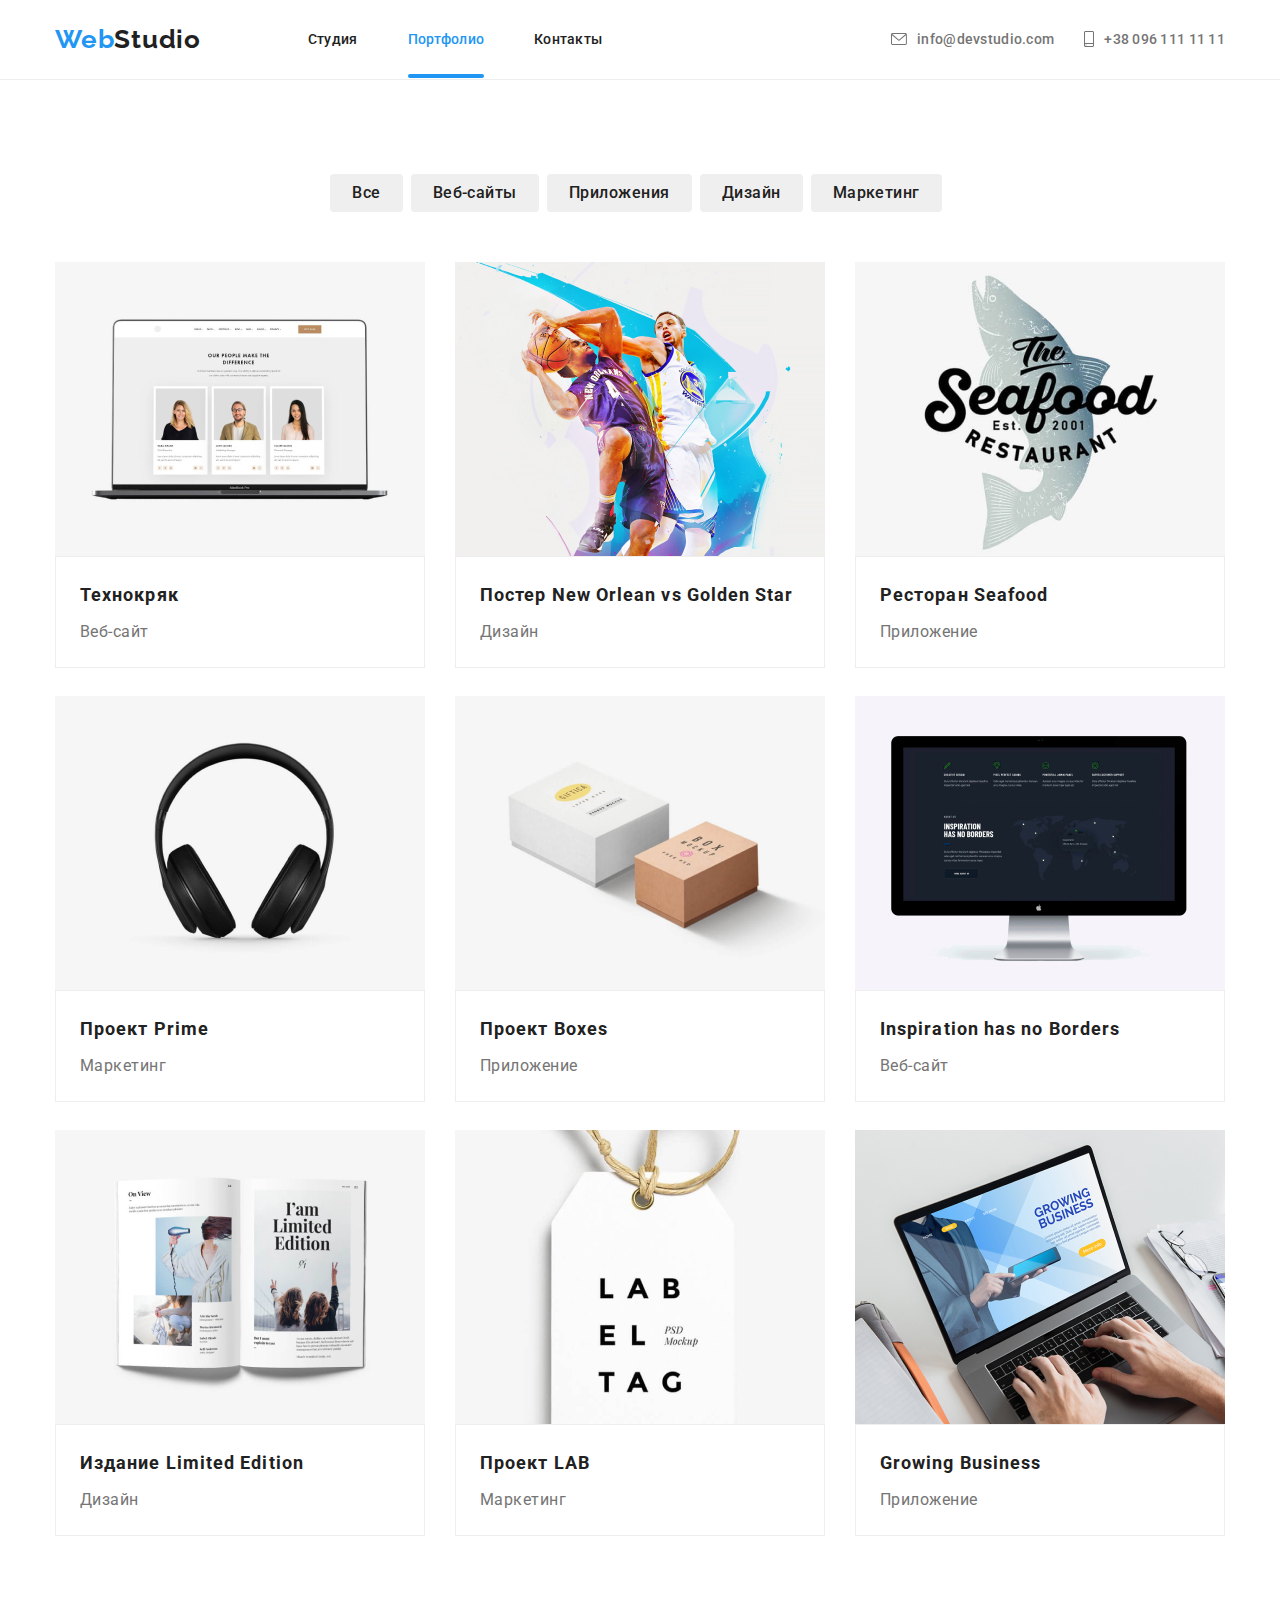
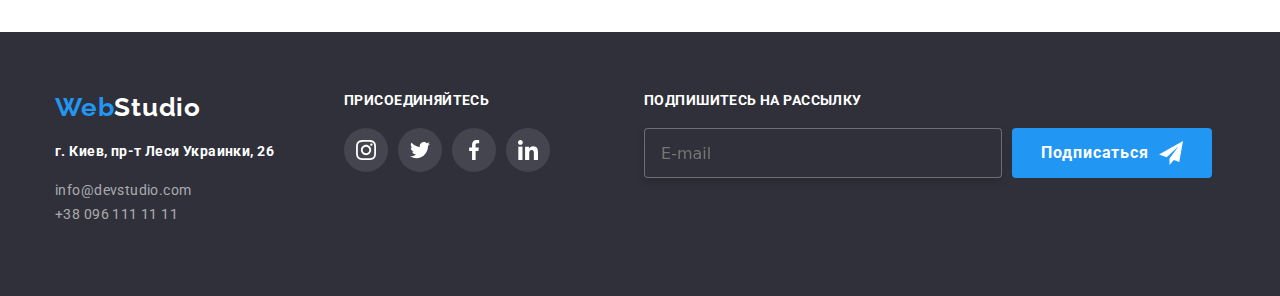
==== portfolio.html @ 5d8c7e6d "modal center" ====
<!DOCTYPE html>
<html lang="ru">
  <!--настройки-->
  <head>
    <meta charset="UTF-8" />
    <meta name="viewport" content="width=device-width, initial-scale=1.0" />
    <title>Портфолио</title>

    <link
    href="https://fonts.googleapis.com/css2?family=Raleway:wght@700&family=Roboto:wght@400;500;700;900&display=swap"
    rel="stylesheet"/>
    <link rel="stylesheet" href="./css/"/>
    <link rel="stylesheet" href="./сss/stule.css"/>
    <link rel="stylesheet" href="./сss/modern-normalize.css"/>
  </head>

  <body>
     <!---Шапка-->
     <header class="header">
      <div class="container">
        <nav class="navigation">
          <a class="logo link" href="index.html"> Web<span class="navigation-logo-color link">Studio</span></a>

          <ul class="navigation-list list">
            <li>
              <a class="navigation-list-link  " href="./index.html">Студия</a>
            </li>
            <li >
              <a class="navigation-list-link  current" href="./portfolio.html">Портфолио</a>
            </li>
            <li >
              <a class="navigation-list-link " href="">Контакты</a>
            </li>
          </ul>
          
         
          <ul class="communication">
            <li><a href="mailto:info@devstudio.com" class="main-mail">
                    <svg class="communication-icon" width="16px" height="12px">
                        <use xlink:href="./img/sprite.svg#icon-envelope">
                        </use>
                    </svg>info@devstudio.com</a>
            </li>
            <li><a href="tel:+380961111111" class="main-tel">
                    <svg class="communication-icon" width="10" height="16">
                        <use xlink:href="./img/sprite.svg#icon-Vector">
                        </use>
                    </svg>
                    +38 096 111 11 11
                </a></li>
        </ul>
      </nav>
      </div>
    </header>
     

    <!---Основная информация-->
    <main>
      <!--кнопки-->
      <section class="box">
        <div class="container">
        <div class="about-box">
          <ul class="about-box-list">
            <li class="about-box-list-item">
              <button class="box-modal-btn" type="button">Все</button>
            </li>
            <li class="about-box-list-item">
              <button class="box-modal-btn" type="button">Веб-сайты</button>
            </li>
            <li class="about-box-list-item">
              <button class="box-modal-btn" type="button">Приложения</button>
            </li>
            <li class="about-box-list-item">
              <button class="box-modal-btn" type="button">Дизайн</button>
            </li>
            <li class="about-box-list-item">
              <button class="box-modal-btn" type="button">Маркетинг</button>
            </li>
          </ul>
          </div>
        
       
      
<!--функции-->
        <div class="border-box">
          <ul class="border-social-links">

            <li class="border-links-item">
              <a href="" class="function-link">
                <div class="function">
              <img src="./img/portfolio/img8.jpg " alt="фото" width="370" height="294" />
              <div class="function-text">
                <p class="comentar">Технокряк это современная площадка распространения коронавируса. Компании используют эту платформу для цифрового шпионажа и атак на защищённые сервера конкурентов.</p>
              </div>
              
                </div>
                <div class="border">
                  <h3 class="border-title-hero">Технокряк</h3>
                  <p class="border-light">Веб-сайт</p>
                  </div>
              </a>
            </li>

            <li class="border-links-item list">
              <a href="" class="function-link">
                <div class="function">
              <img src="./img/portfolio/img9.jpg " alt="фото" width="370" height="294"/>
              <div class="function-text">
                <p class="comentar">Технокряк это современная площадка распространения коронавируса. Компании используют эту платформу для цифрового шпионажа и атак на защищённые сервера конкурентов.</p>
              </div>
                </div>

                <div class="border">
                  <h3 class="border-title-hero">
                    Постер New Orlean vs Golden Star
                  </h3>
                  <p class="border-light">Дизайн</p>
                </div>
          </a>
            </li>

            <li class="border-links-item">
              <a href="" class="function-link">
                <div class="function">
              <img src="./img/portfolio/img10.jpg " alt="фото" width="370" height="294" />
              <div class="function-text">
                <p class="comentar">Технокряк это современная площадка распространения коронавируса. Компании используют эту платформу для цифрового шпионажа и атак на защищённые сервера конкурентов.</p>
              </div>
            </div>
            <div class="border">
              <h3 class="border-title-hero">Ресторан Seafood</h3>
              <p class="border-light">Приложение</p>
              </div>
            </a>
            </li>

            <li class="border-links-item">
              <a href="" class="function-link">
                <div class="function">
              <img src="./img/portfolio/img11.jpg " alt="фото" width="370" height="294" />
              <div class="function-text">
                <p class="comentar">Технокряк это современная площадка распространения коронавируса. Компании используют эту платформу для цифрового шпионажа и атак на защищённые сервера конкурентов.</p>
              </div>
              
            </div>
            <div class="border">
              <h3 class="border-title-hero">Проект Prime</h3>
              <p class="border-light">Маркетинг</p>
              </div>
            </a>
            </li>

            <li class="border-links-item">
              <a href="" class="function-link">
                <div class="function">
              <img src="./img/portfolio/img12.jpg" alt="фото" width="370" height="294"/>
              <div class="function-text">
                <p class="comentar">Технокряк это современная площадка распространения коронавируса. Компании используют эту платформу для цифрового шпионажа и атак на защищённые сервера конкурентов.</p>
              </div>
              
               </div>
               <div class="border">
                <h3 class="border-title-hero">Проект Boxes</h3>
                <p class="border-light">Приложение</p>
                </div>
            </a>
            </li>

            <li class="border-links-item">
              <a href="" class="function-link">
                <div class="function">
              <img src="./img/portfolio/img13.jpg" alt="фото" width="370" height="294" />
              <div class="function-text">
                <p class="comentar">Технокряк это современная площадка распространения коронавируса. Компании используют эту платформу для цифрового шпионажа и атак на защищённые сервера конкурентов.</p>
              </div>
              
            </div>
            <div class="border">
              <h3 class="border-title-hero">Inspiration has no Borders</h3>
              <p class="border-light">Веб-сайт</p>
              </div>
            </a>
            </li>

            <li class="border-links-item">
              <a href="" class="function-link">
                <div class="function">
              <img src="./img/portfolio/img14.jpg" alt="фото" width="370" height="294" />
              <div class="function-text">
                <p class="comentar">Технокряк это современная площадка распространения коронавируса. Компании используют эту платформу для цифрового шпионажа и атак на защищённые сервера конкурентов.</p>
              </div>
              
            </div>
            <div class="border">
              <h3 class="border-title-hero">Издание Limited Edition</h3>
              <p class="border-light">Дизайн</p>
              </div>
            </a>
            </li>

            <li class="border-links-item">
              <a href="" class="function-link">
                <div class="function">
              <img src="./img/portfolio/img15.jpg " alt="фото" width="370" height="294"/>
              <div class="function-text">
                <p class="comentar">Технокряк это современная площадка распространения коронавируса. Компании используют эту платформу для цифрового шпионажа и атак на защищённые сервера конкурентов.</p>
              </div>
              
            </div>
            <div class="border">
              <h3 class="border-title-hero">Проект LAB</h3>
              <p class="border-light">Маркетинг</p>
              </div>
            </a>
            </li>

            <li class="border-links-item">
              <a href="" class="function-link">
                <div class="function">
              <img src="./img/portfolio/img16.jpg " alt="фото" width="370" height="294"/>
              <div class="function-text">
                <p class="comentar">Технокряк это современная площадка распространения коронавируса. Компании используют эту платформу для цифрового шпионажа и атак на защищённые сервера конкурентов.</p>
              </div>
              
            </div>
            <div class="border">
              <h3 class="border-title-hero">Growing Business</h3>
              <p class="border-light">Приложение</p>
              </div>
            </a>
            </li>

          </ul>
        </div>
      </div>
    </section>
    </main>
<!---подвал-->
 
<footer>
  <!---логотип-->
  <section class="footer"> 
    <div class="container">
      <div  class="flex">
      <div class="title-adress">
    <a class="logo link" href="index.html"> Web<span class="logo-color link">Studio</span></a>
 
  <!--адрес-->
 
    <address>
      <p class="adress">г. Киев, пр-т Леси Украинки, 26</p>
    <ul class="section-adress">
      <li>
        <a href="" class="section-adress link"> info@devstudio.com</a>
      </li>
      <li><a href="" class="section-adress link"> +38 096 111 11 11</a></li>
    </ul>
  </address>
</div>
  <div class="footer-social">
    <p>ПРИСОЕДИНЯЙТЕСЬ</p>
    <ul class="ssocial-masters">
      <li class="networks">
       <a href="" class="social-networks">
         <svg class="social-networks-svg-footer">
           <use href="./img/sprite.svg#icon-instagram"></use>
         </svg>
       </a>
      </li>

        <li class="networks">
         <a href="" class="social-networks">
           <svg class="social-networks-svg-footer">
             <use href="./img/sprite.svg#icon-twitter"></use>
           </svg>
         </a>
        </li>

        
          <li class="networks">
           <a href="" class="social-networks">
             <svg class="social-networks-svg-footer">
               <use href="./img/sprite.svg#icon-facebook"></use>
             </svg>
           </a>
          </li>

         
            <li class="networks">
             <a href="" class="social-networks">
               <svg class="social-networks-svg-footer">
                 <use href="./img/sprite.svg#icon-linkedin"></use>
               </svg>
             </a>
            </li>
    </ul>
  </div>

  <div class="subscription">
  <form class="subscription-form">
  <p>ПOДПИШИТЕСЬ НА РАССЫЛКУ</p>
  <label >
    <input class="subscription-email" type="email" placeholder="E-mail">
  </label>

  <button type="sumbit" class="subscription-button"> Подписаться
    <svg class="icon-subscription-button"  width="24" height="24">
      <use xlink:href="./img/sprite.svg#icon-icon-send "></use>
    </svg>
  </button>
  </form>
  </div>
   </div>

</div>
  </section>

</footer>
  </body>
</html>
---- сss/stule.css ----
* {
    margin: 0;
    padding: 0;
    }
/* header */

.header{
background-color:  #FFFFFF;

border-bottom: 1px solid #EEEEEE;
position: fixed;
width: 100%;
left: 0;
right: 0;
top: 0;
height: 80px;
display: flex;
align-items: center;
}

.container{
width: 1200px;
padding: 0 15px;
margin: 0 auto;
}

.navigation-logo-color {
color: #212121;
}
.navigation-list-link{
position: relative;
font-family: Roboto;
font-style: normal;
font-weight: 500;
font-size: 14px;
line-height: 1.142;
letter-spacing: 0.02em;
color: #212121;
transition: 0.3s;
padding: 31px 0;
}




/* Display flax */
.navigation{
display:flex;
justify-content: space-between;
align-items: center ;
padding-top: 24px;
padding-bottom: 25px; 
}

.navigation-list{
display: flex;
margin-right: 275px;   
}

.navigation-list li:nth-child(2){
margin-left: 50px;
margin-right: 50px;
padding: 0;
}



.navigation-list-link :hover,
.navigation-list-link :focus{
color: #2196F3;
}
.navigation-list-link:hover::after,
.navigation-list-link:focus::after{
color: #2196F3;
 
}
.navigation-list-link::after {
content: "";
position: absolute;
bottom: 0;
left: 0;
width: 100%;
height: 4px;
background-color: #2196F3;
transition: width, cubic-bezier(0.4, 0, 0.2, 1) 0.25s;
opacity: 0;
}

  .current::after {
    content: "";
    position: absolute;
    bottom: 0px;
    left: 0;
    width: 100%;
    height: 4px;
    opacity: 1;
    background-color: #2196F3;
    border-radius: 2px;}



.logo{
    font-family: Raleway;
    font-style: normal;
    font-weight: bold;
    font-size: 26px;
    line-height: 1.192;
    letter-spacing: 0.03em;
    color: #2196F3;
    margin-right: 93px;
    }

/* ховер тел почта иконки */
.communication{
display: flex;
align-items: center;
justify-content: space-between;
}
.main-mail, .main-tel {
text-decoration: none;
color: #757575;
transition: 0.3s;
font-family:  Roboto;
font-size: 14px;
line-height: 16px;
letter-spacing: 0.02em;
display: flex;
align-items: center;
font-weight: 500;
}
.communication .communication-icon{
margin-right: 10px;
fill: #757575;
transition: 0.3s;
}
.communication li:nth-child(2){
    padding-left: 30px;
}

ul.communication li:hover a {
    color:#2196F3;
}
ul.communication li:hover a .communication-icon {
    fill: #2196F3;
}


ul.communication li a:focus  {
    color:#2196F3;
}
ul.communication li a:focus  .communication-icon {
    fill: #2196F3;
}

/* основная часть главная */
/* <!---Основная информация-->
<!---кнопкая--> */

.container-about{
width: 1200px;
height: 600px;
padding: 0 15px;
margin: 0 auto;
}
.main{
    margin-top: 80px;
    display: block;
}
.about {
    margin-top: 80px;
    height: 600px;
    background-image: linear-gradient( rgba(47, 48, 58, 0.4), rgba(47, 48, 58, 0.4)), url(../img/mein/fon.jpg);
}

.about-title{
font-family: Roboto;
font-style: normal;
font-weight: 900;
font-size: 44px;
line-height: 1.363;
letter-spacing: 0.06em;
text-transform: uppercase;
color: #FFFFFF;
padding-top: 200px;
text-align: center;
padding-bottom: 30px;
}
.modal-btn{
font-family: Roboto;
font-style: normal;
font-weight: bold;
font-size: 16px;
line-height: 30px; 
display: flex;
align-items: center;
text-align: center;
letter-spacing: 0.06em;
color: #FFFFFF;
background-color:  #2196F3;
box-shadow: 0px 4px 4px rgba(0, 0, 0, 0.15);
border-radius: 4px;
margin: 0 auto;
padding: 10px 32px;
margin-bottom: 200px;
border:none;
}

/* <!---функции--> */
.about-function{
background-color: #FFFFFF;
padding-top: 94px;
}
.about-list{
display: flex;
/* flex-wrap: wrap; */
margin-left: -30px;
margin-top: -30px; 
}
.about-list-item{
justify-content:space-between;
flex-basis: calc(100% / 4 -30px);
margin-left: 30px;
margin-top: 30px;
}

.icon {
width: 270px;
height: 120px;
background: #F5F4FA;
margin-bottom: 30px;
display: flex;
justify-content: center;
align-items: center;
border-radius: 4px;
text-align: center;
padding: 25px 100px;
}

.title{
font-family: Roboto;
font-style: normal;
font-weight: bold;
font-size: 14px;
line-height: 1.142;
letter-spacing: 0.03em;
text-transform: uppercase;
color: #212121;
padding-bottom: 10px;
}

 .subtitle-light-theme{
font-family: Roboto;
font-style: normal;
font-weight: normal;
font-size: 14px;
line-height: 24px;
letter-spacing: 0.03em;
color: #757575;
}


/* <!---чем ми занимаемся--> */

.about-hero{
background-color: #FFFFFF;
padding: 94px 0px 94px;
}

.title-hero{
font-family: Roboto;
font-style: normal;
font-weight: bold;
font-size: 36px;
line-height: 1.666;
text-align: center;
letter-spacing: 0.03em;
color: #212121;
padding-bottom: 50px;
}

.social-links{
display: flex;
flex-wrap: wrap;
 margin-left: -30px;  
 }
    .social-links-item{
 justify-content:space-between;
 flex-basis: calc(100% / 4 -30px);
 margin-left: 30px;
    }

    /* <!---наша команда--> */

    .comand{
        background-color: #F5F4FA;
        padding: 94px 0px 94px;
        }
        .comand-social-links{
            display: flex;
            flex-wrap: wrap;
            margin-left: -30px;
        }
        .comand-title-hero{
        font-family: Roboto;
        font-style: normal;
        font-weight: 500;
        font-size: 16px;
        line-height: 1.187;
        /* text-align: center; */
        letter-spacing: 0.03em;
        color: #212121;
        text-align:center;
        padding-bottom: 10px;
        padding-top: 30px;
        }
        .comand-light{
        font-family: Roboto;
        font-style: normal;
        font-weight: normal;
        font-size: 16px;
        line-height: 1.187;
        letter-spacing: 0.03em;
        color: #757575;
        text-align: center;
        padding-bottom: 16px;
        }
        .comand-links-item{
            background: #FFFFFF;
            justify-content:space-between;
            flex-basis: calc(100% / 4 -30px);
            margin-left: 30px;
        /* material shadow v1 */
        box-shadow: 0px 1px 3px rgba(0, 0, 0, 0.12), 0px 1px 1px rgba(0, 0, 0, 0.14), 0px 2px 1px rgba(0, 0, 0, 0.2);
        border-radius: 4px;
        }

        .social-networks-svg{
            height: 20px;
            width: 20px;
            fill: #AFB1B8;
        }
       
        
        .ssocial-masters{
            display: flex;
            justify-content: center;
            padding-bottom: 30px; 
        }
        .social-networks{
width: 44px;
height: 44px;
background-color: rgba(255, 255, 255, 0.1);
border-radius: 50%;
display: flex;
justify-content: center;
align-items: center;
 }
.social-networks:hover,
.social-networks:focus{
background-color: #2196F3;
}
    
.social-networks:hover .social-networks-svg{
    fill: #FFFFFF;
}
.social-networks:focus .social-networks-svg{
    fill: #FFFFFF;
}
.networks:not(:first-child){
 margin-left: 10px;
}

        /* Постоянные клиенты */
.clients{
 background-color: #ffffff;
 padding: 94px 0px 94px;
 }
.clients-title{
font-family: Roboto;
font-style: normal;
font-weight: bold;
font-size: 36px;
text-align: center;
letter-spacing: 0.03em;
color:#212121;
padding-bottom: 50px;
}       
.clients-icon{
display: flex;
flex-wrap: wrap;
margin-left: -30px;
margin-top: -30px; 
justify-content: center;
}
.clients-icon-logo{
display: flex;
justify-content:space-between;
flex-basis: calc (100% / 6-30px);
margin-left: 30px;
margin-top: 30px;
width: 170px;
}
.clients-icon-logo a {
    width: 100%;
    height: 100%;
    display: flex;
    align-items: center;
    justify-content: center;
    border: 1px solid #AFB1B8;
    border-radius: 4px;
    box-sizing: border-box;
    outline: none;
}

.clients-icon li{
width: 170px;
height: 90px;
background: #FFFFFF;
margin-bottom: 30px;
display: flex;
justify-content: center;
align-items: center;      
/* border: 1px solid #AFB1B8; */
/* box-sizing: border-box; */
/* border-radius: 4px; */
margin: 30px 15px 0px;
}


.icon-svg:hover .logo-svg
{
fill:  #2196F3;
}

/* ХОВЕР ПОСТОЯННЫЕ КЛИЕНТЫ */
.clients-icon-logo a:hover  {
   border-color: #2196F3;
}
ul.clients-icon li:hover a .logo-svg{
    fill: #2196F3;
}

/* фокус ПОСТОЯННЫЕ КЛИЕНТЫ */
/* .clients-icon-logo :focus a {
    border-color: #2196F3;
 } */
 ul.clients-icon li a:focus  .logo-svg{
     fill: #2196F3;
 }
 .clients-icon-logo a:focus  {
    border-color: #2196F3;
 }




.logo-svg{
fill: #AFB1B8;
justify-content: center;
}





.about-box-list-item{
    margin-right: 8px;
}

.box-modal-btn:hover,
.box-modal-btn:focus{
color: #ffffff;
background-color: #2196F3;
}














.title{
justify-content: space-evenly;
}

/* основная часть портфолио */
.box{
    padding-top: 80px;
}
.about-box{
background-attachment: #E5E5E5;
}
.about-box-list  {
    display: flex;
    justify-self: center;
    justify-content: center;   
    margin-bottom: 50px; 
    padding-top: 94px;
}
.justify-content{
    padding-left: 8px;
}
.box-modal-btn{
font-family: Roboto;
font-style: normal;
font-weight: 500;
font-size: 16px;
line-height: 1.625;
text-align: center;
letter-spacing: 0.03em;
color: #212121;
border-radius: 4px;
padding: 6px 22px;
border:none;
}

.border-title-hero{
font-family: Roboto;
font-style: normal;
font-weight: bold;
font-size: 18px;
line-height: 36px;
letter-spacing: 0.06em;
color: #212121;
margin-bottom: 4px;
}
.border-light{
font-family: Roboto;
font-style: normal;
font-weight: normal;
font-size: 16px;
line-height: 30px;
letter-spacing: 0.03em;
color: #757575;
}

.border{
    padding: 20px 24px;
    border: 1px solid #EEEEEE;
}

/* Ul */
.border-social-links{
    margin: 0;
    padding: 0;
    display: flex;
    flex-wrap: wrap;
    list-style: none;
    margin-left: -30px;
    margin-top: -30px;
}

.border-links-item{
    flex-basis: calc(100% / 3 - 30px);
    margin-left: 30px;
    margin-top: 30px;
    
}

.border-links-item:hover,
.border-links-item:focus{
    box-shadow: 0px 1px 1px rgba(0, 0, 0, 0.12), 0px 4px 4px rgba(0, 0, 0, 0.06), 1px 4px 6px rgba(0, 0, 0, 0.16);
}
.border-box{
    padding-bottom: 98px;
}
.current {
    color: #2196F3;
  }
.function-link{
width: 370px;
height: 404px;
left: 215px;
top: 262px;
text-decoration: none;
pointer-events: none;
display: block;
}

.function{
    overflow: hidden;
    /* max-height: 294px; */
    position: relative;
}
.function-text{
    position: absolute;
    top: 0;
    bottom: 0;
    padding: 63px 24px;
    color: #fff;
    background-color: rgba(33, 150, 243, 0.9);
    transform: translateY(100%);
    transition: 0.3s;
}
.border-links-item:hover .function-text {
 transform: translateY(0%);   
}
.comentar{
    font-family: Roboto;
font-style: normal;
font-weight: normal;
font-size: 18px;
line-height: 1.555;
letter-spacing: 0.03em;
color: #FFFFFF;
}

.comentar:hover {
line-height: calc(28 / 18);
}




  




.section-adress:hover,
.section-adress:focus{
color: #2196F3;
}





/* <!---подвал-->
    <footer> */
.footer{
background-color:  #2F303A;
padding-top: 60px;
padding-bottom: 60px;
}
.logo-color{
color:  #FFFFFF;
}
.adress{
font-family: Roboto;
font-style: normal;
font-weight: normal;
font-size: 14px;
line-height: 1,714;
letter-spacing: 0.03em;
color: #FFFFFF;
padding-top: 20px;
padding-bottom: 9px;
}

.section-adress {
font-family: Roboto;
font-style: normal;
font-weight: normal;
font-size: 14px;
line-height: 1.714;
letter-spacing: 0.03em;
color: rgba(255, 255, 255, 0.6);
padding-bottom: 9px;
}

.footer p{
    font-family: Roboto;
    font-style: normal;
    font-weight: bold;
    font-size: 14px;
    line-height: 16px;
    letter-spacing: 0.03em;
    color: #FFFFFF;
    padding-bottom: 20px;
    }
    .footer-social{
        margin-bottom: 20px;
        width: 206px;
        margin-right: 94px;
    }
    .title-adress{
        margin-right: 50px;
        display: inline-block;
    }
    .flex{
        display: flex;
    }
    .social-networks-svg-footer{
        fill: #ffffff;
        height: 20px;
        width: 20px;
    }
    
    .social-networks:hover
    .social-networks-svg-footer{
    fill: #FFFFFF;
    }

.backdrop{
position: fixed;
display: flex;
justify-content: center;
align-items: center;
width: 100%;
height: 100%;
left: 0px;
top: 0px;
background-color: rgba(0, 0, 0, 0.2);

}

.backdrop.is-hidden{
visibility: hidden;
appearance: none;
}
.modal{
position: fixed;
margin: 0 auto;
width: 528px;
height: 581px;

background: #FFFFFF;
box-shadow: 0px 1px 3px rgba(0, 0, 0, 0.12), 0px 1px 1px rgba(0, 0, 0, 0.14), 0px 2px 1px rgba(0, 0, 0, 0.2);
border-radius: 4px;
padding: 40px;
}
.modal.is-hidden{
        display: 0;
    pointer-events: none;
}
 

/* Подпишитесь на рассылку */
.subscription-form{
    width: 670px;
}
.subscription-email{ 
width: 358px;
height: 50px;
left: 815px;
top: 2785px;
border: 1px solid rgba(255, 255, 255, 0.3);
box-sizing: border-box;
filter: drop-shadow(0px 4px 4px rgba(0, 0, 0, 0.15));
border-radius: 4px;
background: #2F303A;
}
.icon-subscription-button{
   margin-left: 10px;
}

.subscription-form input {
   width: 358px;
   height: 50px;
   box-sizing: border-box;
   padding-left: 16px;
   font-size: 16px;
   border-radius: 4px;
   margin-right: 12px;
}
.subscription-button{
font-family: Roboto;
font-style: normal;
font-weight: bold;
font-size: 16px;
background-color: #2196F3;
color: #FFFFFF;
letter-spacing: 0.06em;
border: none;
border-radius: 4px;
width: 200px;
height: 50px;
display: flex;
align-items: center;
justify-content: center;
box-sizing: border-box;
margin-top: -50px;
margin-right: 0;
margin-bottom: 0px;
margin-left: 368px;
}
.social-networks:hover
.social-networks-svg-footer{
fill: #FFFFFF;
}


/* Модалка */
.button-modal{
width: 30px;
height: 30px;
background: #FFFFFF;
border: 1px solid rgba(0, 0, 0, 0.1);
box-sizing: border-box;
position: absolute;
right: 8px;
top: 8px;
border-radius: 100%;
 
}

.button-modal-svg{
    height: 11px;
    width: 11px;
    fill: #AFB1B8;
 }
 .button-modal-svg:hover{
     fill: #2196F3;
 }
 .button-modal-svg:focus{
    fill: #2196F3;
}
 .modal-text{
    font-family: Roboto;
    font-style: normal;
    font-weight: bold;
    font-size: 20px;
    line-height: 23px;
    text-align: center;
    letter-spacing: 0.03em;
    color: #212121;
    margin: 2px;
    
 }
.form-information
{
   

}
.contact-form-input{
    display: block;
     width: 448px;
    height: 40px;
    background: #FFFFFF;
    border-radius: 4px;
        box-sizing: border-box;
        margin-bottom: 10px;
        margin-top: 4px;
        padding: 0 32px;
        border: 1px solid rgba(33, 33, 33, 0.2);
        outline: none;
        
font-family: Roboto;
font-style: normal;
font-weight: normal;
font-size: 12px;
line-height:1.666px;
letter-spacing: 0.01em;
}
.contact-form-input:hover,
.contact-form-input:focus{
    border-color:#188CE8; 
}

.form__name{
    font-family: Roboto;
font-style: normal;
font-weight: normal;
font-size: 12px;
line-height: 1.666;
letter-spacing: 0.01em;
color: #757575;
 
}
.contact-form-btn{
background: #188CE8;
box-shadow: 0px 4px 4px rgba(0, 0, 0, 0.15);
border-radius: 4px;
font-family: Roboto;
font-style: normal;
font-weight: bold;
font-size: 16px;
line-height: 1.875;
/* identical to box height, or 187% */
display: flex;
align-items: center;
text-align: center;
letter-spacing: 0.06em;
color: #FFFFFF;
padding: 10px 55px;
margin: 0 auto;
margin-top: 30px;
}
.contact-form-btn:hover,
.contact-form-btn:focus{
    background: #188CE8;
    border-color: rgba(0, 0, 0, 0.12);
}

.contact-form-masseger{
    width: 448px;
height: 120px;
left: 576px;
top: 518px;

border: 1px solid rgba(33, 33, 33, 0.2);
box-sizing: border-box;
border-radius: 4px;
padding: 12px 16px;
resize: none;
margin: 4px 0px 20px;
outline: none;
}

.contact-form-masseger:hover,
.contact-form-masseger:focus{
    border-color:#188CE8; ;
}
.modal-form-conditions{
    color: #2196F3;
    text-decoration: underline;
     }

.modal-form-policy{
    background: #212121;
     border-radius: 4px;
    }

     .contact-form-svg{
position: absolute;
fill: #212121;
width: 12px;
height: 12px;
left: 12px;
top: 50%;
transform: translateY(-50%);
}
.modal-form-wraper{ 
display: block;
position: relative;
}
.contact-form-svg:hover,
.contact-form-svg:focus
 {
    fill: #2196F3;
}
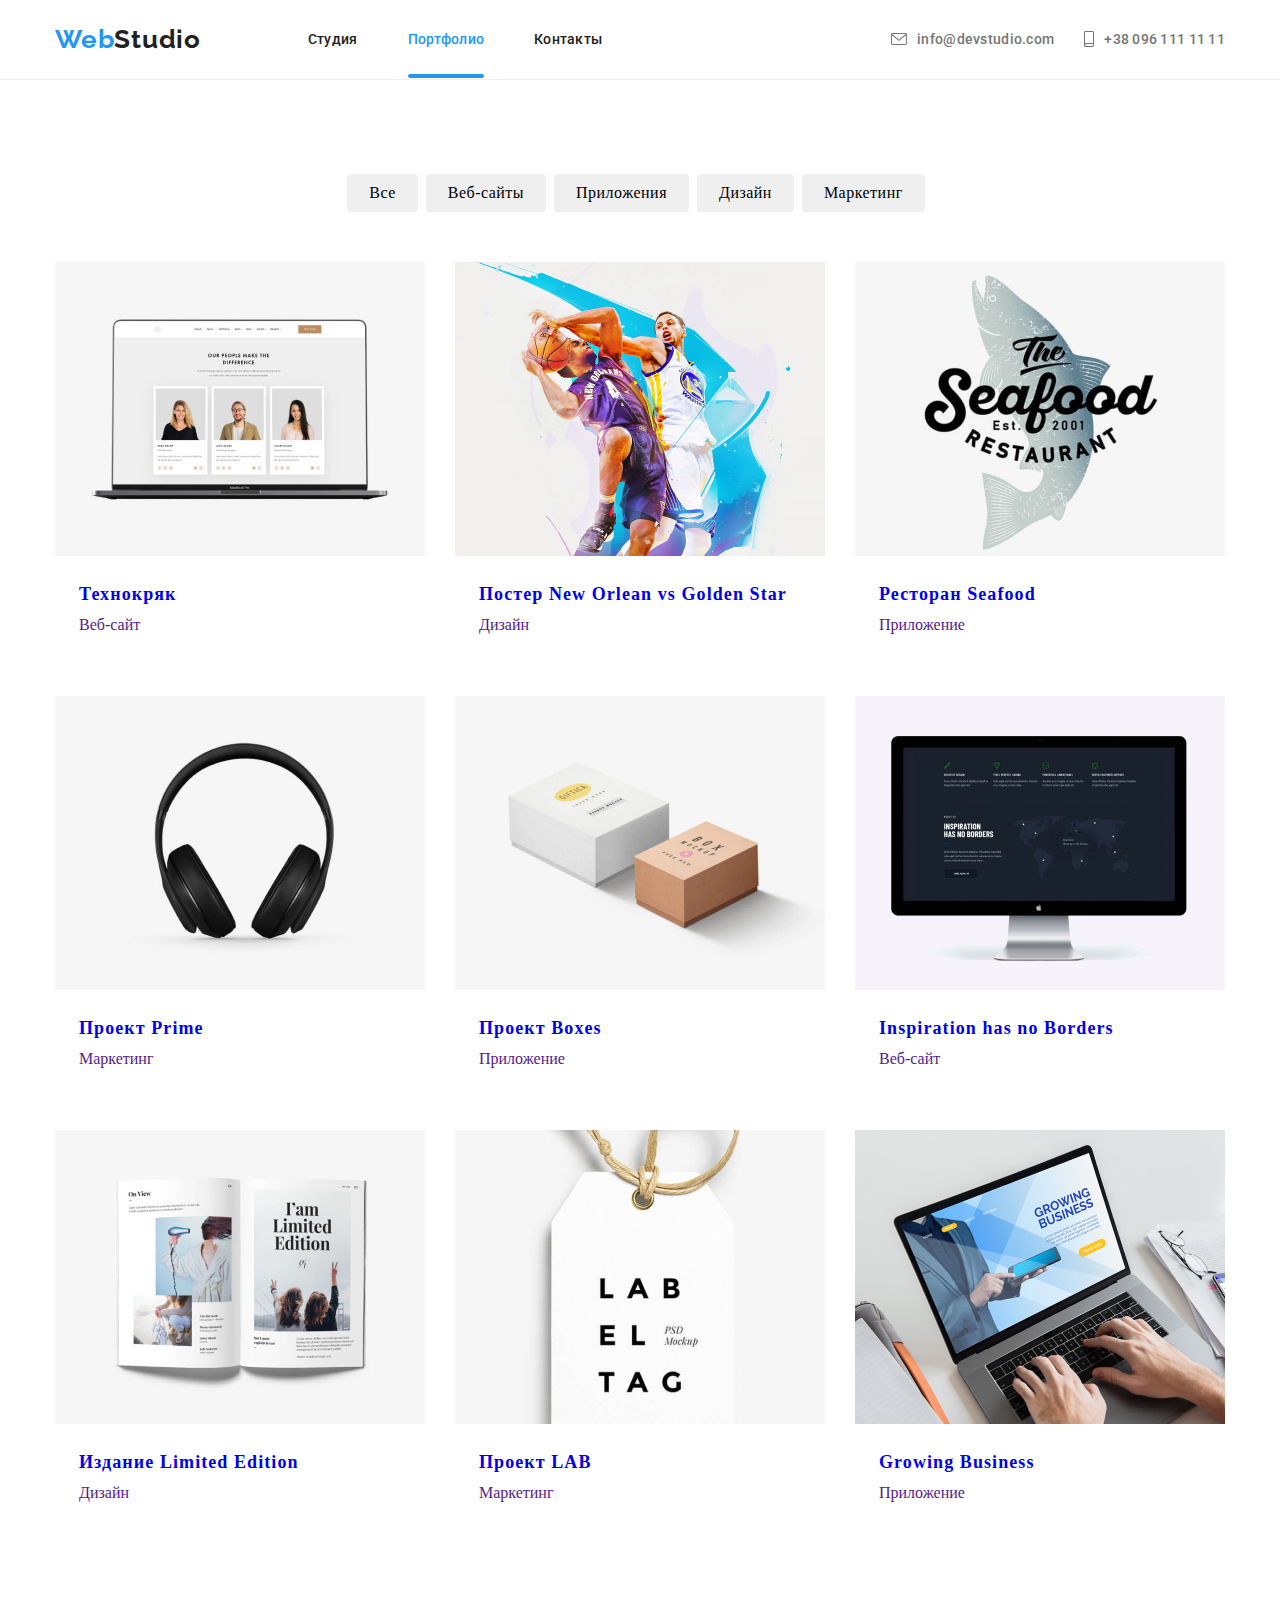
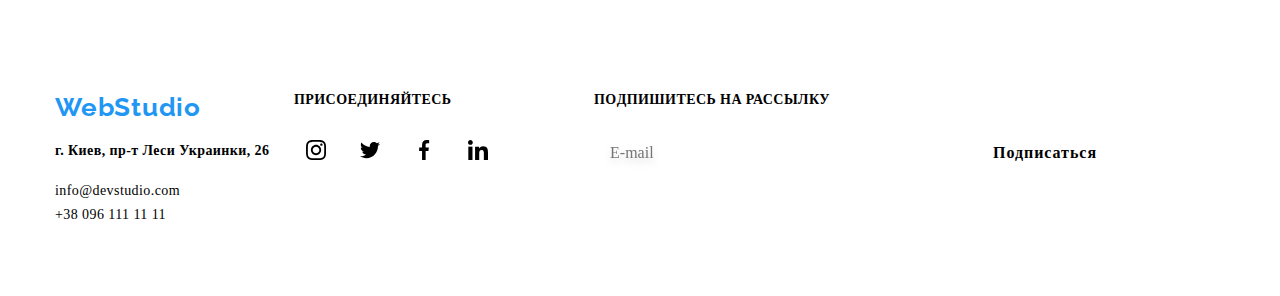
==== commit 4e7dd0de: "variables added" ====
--- a/portfolio.html
+++ b/portfolio.html
@@ -4,16 +4,13 @@
   <head>
     <meta charset="UTF-8" />
     <meta name="viewport" content="width=device-width, initial-scale=1.0" />
-    <title>Портфолио</title>
+    <title>главная</title>
 
     <link
     href="https://fonts.googleapis.com/css2?family=Raleway:wght@700&family=Roboto:wght@400;500;700;900&display=swap"
     rel="stylesheet"/>
-    <link rel="stylesheet" href="./css/"/>
-    <link rel="stylesheet" href="./сss/stule.css"/>
-    <link rel="stylesheet" href="./сss/modern-normalize.css"/>
+    <link rel="stylesheet" href="./css/main.min.css"/>
   </head>
-
   <body>
      <!---Шапка-->
      <header class="header">
--- a/css/main.min.css
+++ b/css/main.min.css
@@ -0,0 +1,3 @@
+/*! modern-normalize v1.0.0 | MIT License | https://github.com/sindresorhus/modern-normalize */ul{list-style:none;margin:0;padding:0}a{text-decoration:none}*{margin:0;padding:0}code,kbd,samp,pre{font-family:'Open Sans', sans-serif;font-size:1em}*,*::before,*::after{-webkit-box-sizing:border-box;box-sizing:border-box}:root{-moz-tab-size:4;-o-tab-size:4;tab-size:4}html{line-height:1.15;-webkit-text-size-adjust:100%}body{margin:0;padding:0}body{font-family:system-ui,-apple-system,"Segoe UI",Roboto,Helvetica,Arial,sans-serif,"Apple Color Emoji","Segoe UI Emoji"}hr{height:0;color:inherit}abbr[title]{-webkit-text-decoration:underline dotted;text-decoration:underline dotted}b,strong{font-weight:bolder}small{font-size:80%}sub,sup{font-size:75%;line-height:0;position:relative;vertical-align:baseline}sub{bottom:-0.25em}sup{top:-0.5em}table{text-indent:0;border-color:inherit}button,input,optgroup,select,textarea{font-family:inherit;font-size:100%;line-height:1.15;margin:0}address{font-style:normal}button,select{text-transform:none}button,[type='button'],[type='reset'],[type='submit']{-webkit-appearance:button}::-moz-focus-inner{border-style:none;padding:0}:-moz-focusring{outline:1px dotted ButtonText}:-moz-ui-invalid{box-shadow:none}legend{padding:0}progress{vertical-align:baseline}::-webkit-inner-spin-button,::-webkit-outer-spin-button{height:auto}[type='search']{-webkit-appearance:textfield;outline-offset:-2px}::-webkit-search-decoration{-webkit-appearance:none}::-webkit-file-upload-button{-webkit-appearance:button;font:inherit}summary{display:list-item}:root{--page-bg-color: #f9f9fd;--primary-text-color: #212121;--card-set-gap: 15px;--card-shadow: 0px 2px 1px -1px rgba(0, 0, 0, 0.2),
+      0px 1px 1px 0px rgba(0, 0, 0, 0.14), 0px 1px 3px 0px rgba(0, 0, 0, 0.12)}img{display:block;max-width:100%;height:auto}*{margin:0;padding:0;-webkit-box-sizing:border-box;box-sizing:border-box}body{font-family:var(--main-font);font-style:normal;font-weight:400}.container{width:1200px;padding:0 15px;margin:0 auto}.header{background-color:#FFFFFF;border-bottom:1px solid #EEEEEE;position:fixed;width:100%;left:0;right:0;top:0;height:80px;display:-webkit-box;display:-ms-flexbox;display:flex;-webkit-box-align:center;-ms-flex-align:center;align-items:center}.navigation-list-link{position:relative;font-family:Roboto;font-style:normal;font-weight:500;font-size:14px;line-height:1.142;letter-spacing:0.02em;color:#212121;-webkit-transition:0.3s;transition:0.3s;padding:31px 0}.navigation{display:-webkit-box;display:-ms-flexbox;display:flex;-webkit-box-pack:justify;-ms-flex-pack:justify;justify-content:space-between;-webkit-box-align:center;-ms-flex-align:center;align-items:center;padding-top:24px;padding-bottom:25px}.navigation-list{display:-webkit-box;display:-ms-flexbox;display:flex;margin-right:275px}.navigation-list li:nth-child(2){margin-left:50px;margin-right:50px;padding:0}.navigation-list-link :hover,.navigation-list-link :focus{color:#2196F3}.navigation-list-link:hover::after,.navigation-list-link:focus::after{color:#2196F3}.navigation-list-link::after{content:"";position:absolute;bottom:0;left:0;width:100%;height:4px;background-color:#2196F3;-webkit-transition:width,cubic-bezier(0.4, 0, 0.2, 1) 0.25s;transition:width,cubic-bezier(0.4, 0, 0.2, 1) 0.25s;opacity:0}.navigation-logo-color{color:#212121}.current::after{content:"";position:absolute;bottom:0px;left:0;width:100%;height:4px;opacity:1;background-color:#2196F3;border-radius:2px}.current{color:#2196F3}.logo{font-family:Raleway;font-style:normal;font-weight:bold;font-size:26px;line-height:1.192;letter-spacing:0.03em;color:#2196F3;margin-right:93px}.communication{display:-webkit-box;display:-ms-flexbox;display:flex;-webkit-box-align:center;-ms-flex-align:center;align-items:center;-webkit-box-pack:justify;-ms-flex-pack:justify;justify-content:space-between}.main-mail,.main-tel{text-decoration:none;color:#757575;-webkit-transition:0.3s;transition:0.3s;font-family:Roboto;font-size:14px;line-height:16px;letter-spacing:0.02em;display:-webkit-box;display:-ms-flexbox;display:flex;-webkit-box-align:center;-ms-flex-align:center;align-items:center;font-weight:500}.communication .communication-icon{margin-right:10px;fill:#757575;-webkit-transition:0.3s;transition:0.3s}.communication li:nth-child(2){padding-left:30px}ul.communication li:hover a{color:#2196F3}ul.communication li:hover a .communication-icon{fill:#2196F3}ul.communication li a:focus{color:#2196F3}ul.communication li a:focus .communication-icon{fill:#2196F3}.about{margin-top:80px;height:600px;background-image:-webkit-gradient(linear, left top, left bottom, from(rgba(47,48,58,0.4)), to(rgba(47,48,58,0.4))),url(../img/mein/fon.jpg);background-image:linear-gradient(rgba(47,48,58,0.4), rgba(47,48,58,0.4)),url(../img/mein/fon.jpg)}.container-about{width:1200px;height:600px;padding:0 15px;margin:0 auto}.about-title{font-family:Roboto;font-style:normal;font-weight:900;font-size:44px;line-height:1.363;letter-spacing:0.06em;text-transform:uppercase;color:#FFFFFF;padding-top:200px;text-align:center;padding-bottom:30px}.modal-btn{font-family:Roboto;font-style:normal;font-weight:bold;font-size:16px;line-height:30px;display:-webkit-box;display:-ms-flexbox;display:flex;-webkit-box-align:center;-ms-flex-align:center;align-items:center;text-align:center;letter-spacing:0.06em;color:#FFFFFF;background-color:#2196F3;-webkit-box-shadow:0px 4px 4px rgba(0,0,0,0.15);box-shadow:0px 4px 4px rgba(0,0,0,0.15);border-radius:4px;margin:0 auto;padding:10px 32px;margin-bottom:200px;border:none}.backdrop{position:fixed;display:-webkit-box;display:-ms-flexbox;display:flex;-webkit-box-pack:center;-ms-flex-pack:center;justify-content:center;-webkit-box-align:center;-ms-flex-align:center;align-items:center;width:100%;height:100%;left:0px;top:0px;background-color:rgba(0,0,0,0.2)}.backdrop.is-hidden{visibility:hidden;-webkit-appearance:none;-moz-appearance:none;appearance:none}.modal{position:fixed;margin:0 auto;width:528px;height:581px;background:#FFFFFF;-webkit-box-shadow:0px 1px 3px rgba(0,0,0,0.12),0px 1px 1px rgba(0,0,0,0.14),0px 2px 1px rgba(0,0,0,0.2);box-shadow:0px 1px 3px rgba(0,0,0,0.12),0px 1px 1px rgba(0,0,0,0.14),0px 2px 1px rgba(0,0,0,0.2);border-radius:4px;padding:40px}.modal.is-hidden{display:0;pointer-events:none}.button-modal{width:30px;height:30px;background:#FFFFFF;border:1px solid rgba(0,0,0,0.1);-webkit-box-sizing:border-box;box-sizing:border-box;position:absolute;right:8px;top:8px;border-radius:100%}.button-modal-svg{height:11px;width:11px;fill:#AFB1B8}.button-modal-svg:hover{fill:#2196F3}.button-modal-svg:focus{fill:#2196F3}.button-modal-button-modal-svg{-webkit-transition:#2196F3 250ms cubic-bezier(0.4, 0, 0.2, 1);transition:#2196F3 250ms cubic-bezier(0.4, 0, 0.2, 1)}.button-modal:hover .button-modal-svg,.button-modal:focus .button-modal-svg{fill:#2196F3}.modal-text{font-family:Roboto;font-style:normal;font-weight:bold;font-size:20px;line-height:23px;text-align:center;letter-spacing:0.03em;color:#212121;margin:2px}.form__name{font-family:Roboto;font-style:normal;font-weight:normal;font-size:12px;letter-spacing:0.01em;color:#757575}.modal-form-wraper{display:block;position:relative}.contact-form-input{display:block;width:448px;height:40px;background:#FFFFFF;border-radius:4px;-webkit-box-sizing:border-box;box-sizing:border-box;margin-bottom:10px;margin-top:4px;padding:0 32px;border:1px solid rgba(33,33,33,0.2);outline:none;font-family:Roboto;font-style:normal;font-weight:normal;font-size:12px;line-height:1.666px;letter-spacing:0.01em}.contact-form-input:hover ~ .contact-form-svg,.contact-form-input:focus ~ .contact-form-svg{fill:#2196F3}.contact-form-input:hover,.contact-form-input:focus{border:1px solid #2196F3}.contact-form-svg{position:absolute;fill:#212121;width:12px;height:12px;left:12px;top:50%;-webkit-transform:translateY(-50%);transform:translateY(-50%)}.contact-form-masseger{width:448px;height:120px;left:576px;top:518px;border:1px solid rgba(33,33,33,0.2);-webkit-box-sizing:border-box;box-sizing:border-box;border-radius:4px;padding:12px 16px;resize:none;margin:4px 0px 20px;outline:none}.contact-form-masseger:hover,.contact-form-masseger:focus{border-color:#188CE8}.checkbox-label{display:-webkit-box;display:-ms-flexbox;display:flex;-webkit-box-align:center;-ms-flex-align:center;align-items:center;padding-left:12px;padding-right:11px;font-size:14px;line-height:1.71;letter-spacing:0.03em}.modal-form-conditions{color:#2196F3;text-decoration:underline;padding-left:5px}.check-icon{display:inline-block;border:2px solid black;border-radius:4px;width:16px;height:15px;-webkit-transition:fill 250ms var(--cubic),border 250ms var(--cubic),background-color 250ms var(--cubic);transition:fill 250ms var(--cubic),border 250ms var(--cubic),background-color 250ms var(--cubic)}.check-icon use{display:none}.check-icon :hover{border:none}.check-icon :hover use{display:block}.checkbox{position:absolute;width:1px;height:1px;margin:-1px;border:0;padding:0;clip:rect(0 0 0 0);overflow:hidden}.checkbox-icon{display:inline-block;border:2px solid black;border-radius:4px;width:16px;height:15px;margin-right:8px}.contact-form-btn{background:#188CE8;-webkit-box-shadow:0px 4px 4px rgba(0,0,0,0.15);box-shadow:0px 4px 4px rgba(0,0,0,0.15);border-radius:4px;font-family:Roboto;font-style:normal;font-weight:bold;font-size:16px;line-height:1.875;display:-webkit-box;display:-ms-flexbox;display:flex;-webkit-box-align:center;-ms-flex-align:center;align-items:center;text-align:center;letter-spacing:0.06em;color:#FFFFFF;padding:10px 55px;margin:0 auto;margin-top:30px}.contact-form-btn:hover,.contact-form-btn:focus{background:#188CE8;border-color:rgba(0,0,0,0.12)}.footer{background-color:var(--footer-back);padding-top:60px;padding-bottom:60px}.flex{display:-webkit-box;display:-ms-flexbox;display:flex}.title-adres{margin-right:50px;display:inline-block}.logo-color{color:var(--white-color)}.adress{font-weight:normal;font-size:14px;line-height:1,714;letter-spacing:0.03em;color:var(--white-color);padding-top:20px;padding-bottom:9px}.section-adress{font-weight:normal;font-size:14px;line-height:1.714;letter-spacing:0.03em;color:var(--light-grey);padding-bottom:9px}.footer p{font-weight:bold;font-size:14px;line-height:16px;letter-spacing:0.03em;color:var(--white-color);padding-bottom:20px}.footer-social{margin-bottom:20px;width:206px;margin-right:94px}.social-networks-svg-footer{fill:var(--white-color);height:20px;width:20px}.social-networks:hover .social-networks-svg-footer{fill:var(--white-color)}.section-adress:hover,.section-adress:focus{color:var --primary-color}.subscription-form{width:670px}.subscription-email{width:358px;height:50px;left:815px;top:2785px;border:var(--border-grey);-webkit-filter:drop-shadow(0px 4px 4px rgba(0,0,0,0.15));filter:drop-shadow(0px 4px 4px rgba(0,0,0,0.15));border-radius:4px;background:var(--footer-back)}.icon-subscription-button{margin-left:10px}.subscription-form input{width:358px;height:50px;padding-left:16px;font-size:16px;border-radius:4px;margin-right:12px}.subscription-button{font-weight:bold;font-size:16px;background-color:var(--primary-color);color:var(--white-color);letter-spacing:0.06em;border:none;border-radius:4px;width:200px;height:50px;display:-webkit-box;display:-ms-flexbox;display:flex;-webkit-box-align:center;-ms-flex-align:center;align-items:center;-webkit-box-pack:center;-ms-flex-pack:center;justify-content:center;margin-top:-50px;margin-right:0;margin-bottom:0px;margin-left:368px}.social-networks:hover,.social-networks-svg-footer{fill:var(--white-color)}.backdrop{position:fixed;display:-webkit-box;display:-ms-flexbox;display:flex;-webkit-box-pack:center;-ms-flex-pack:center;justify-content:center;-webkit-box-align:center;-ms-flex-align:center;align-items:center;width:100%;height:100%;left:0px;top:0px;background-color:rgba(0,0,0,0.2)}.backdrop.is-hidden{visibility:hidden;-webkit-appearance:none;-moz-appearance:none;appearance:none}.modal{position:fixed;margin:0 auto;width:528px;height:581px;background:#FFFFFF;-webkit-box-shadow:0px 1px 3px rgba(0,0,0,0.12),0px 1px 1px rgba(0,0,0,0.14),0px 2px 1px rgba(0,0,0,0.2);box-shadow:0px 1px 3px rgba(0,0,0,0.12),0px 1px 1px rgba(0,0,0,0.14),0px 2px 1px rgba(0,0,0,0.2);border-radius:4px;padding:40px}.modal.is-hidden{display:0;pointer-events:none}.button-modal{width:30px;height:30px;background:#FFFFFF;border:1px solid rgba(0,0,0,0.1);-webkit-box-sizing:border-box;box-sizing:border-box;position:absolute;right:8px;top:8px;border-radius:100%}.button-modal-svg{height:11px;width:11px;fill:#AFB1B8}.button-modal-svg:hover{fill:#2196F3}.button-modal-svg:focus{fill:#2196F3}.button-modal-button-modal-svg{-webkit-transition:#2196F3 250ms cubic-bezier(0.4, 0, 0.2, 1);transition:#2196F3 250ms cubic-bezier(0.4, 0, 0.2, 1)}.button-modal:hover .button-modal-svg,.button-modal:focus .button-modal-svg{fill:#2196F3}.modal-text{font-family:Roboto;font-style:normal;font-weight:bold;font-size:20px;line-height:23px;text-align:center;letter-spacing:0.03em;color:#212121;margin:2px}.form__name{font-family:Roboto;font-style:normal;font-weight:normal;font-size:12px;letter-spacing:0.01em;color:#757575}.modal-form-wraper{display:block;position:relative}.contact-form-input{display:block;width:448px;height:40px;background:#FFFFFF;border-radius:4px;-webkit-box-sizing:border-box;box-sizing:border-box;margin-bottom:10px;margin-top:4px;padding:0 32px;border:1px solid rgba(33,33,33,0.2);outline:none;font-family:Roboto;font-style:normal;font-weight:normal;font-size:12px;line-height:1.666px;letter-spacing:0.01em}.contact-form-input:hover ~ .contact-form-svg,.contact-form-input:focus ~ .contact-form-svg{fill:#2196F3}.contact-form-input:hover,.contact-form-input:focus{border:1px solid #2196F3}.contact-form-svg{position:absolute;fill:#212121;width:12px;height:12px;left:12px;top:50%;-webkit-transform:translateY(-50%);transform:translateY(-50%)}.contact-form-masseger{width:448px;height:120px;left:576px;top:518px;border:1px solid rgba(33,33,33,0.2);-webkit-box-sizing:border-box;box-sizing:border-box;border-radius:4px;padding:12px 16px;resize:none;margin:4px 0px 20px;outline:none}.contact-form-masseger:hover,.contact-form-masseger:focus{border-color:#188CE8}.checkbox-label{display:-webkit-box;display:-ms-flexbox;display:flex;-webkit-box-align:center;-ms-flex-align:center;align-items:center;padding-left:12px;padding-right:11px;font-size:14px;line-height:1.71;letter-spacing:0.03em}.modal-form-conditions{color:#2196F3;text-decoration:underline;padding-left:5px}.check-icon{display:inline-block;border:2px solid black;border-radius:4px;width:16px;height:15px;-webkit-transition:fill 250ms var(--cubic),border 250ms var(--cubic),background-color 250ms var(--cubic);transition:fill 250ms var(--cubic),border 250ms var(--cubic),background-color 250ms var(--cubic)}.check-icon use{display:none}.check-icon :hover{border:none}.check-icon :hover use{display:block}.checkbox{position:absolute;width:1px;height:1px;margin:-1px;border:0;padding:0;clip:rect(0 0 0 0);overflow:hidden}.checkbox-icon{display:inline-block;border:2px solid black;border-radius:4px;width:16px;height:15px;margin-right:8px}.contact-form-btn{background:#188CE8;-webkit-box-shadow:0px 4px 4px rgba(0,0,0,0.15);box-shadow:0px 4px 4px rgba(0,0,0,0.15);border-radius:4px;font-family:Roboto;font-style:normal;font-weight:bold;font-size:16px;line-height:1.875;display:-webkit-box;display:-ms-flexbox;display:flex;-webkit-box-align:center;-ms-flex-align:center;align-items:center;text-align:center;letter-spacing:0.06em;color:#FFFFFF;padding:10px 55px;margin:0 auto;margin-top:30px}.contact-form-btn:hover,.contact-form-btn:focus{background:#188CE8;border-color:rgba(0,0,0,0.12)}.box{padding-top:80px}.about-box{background-attachment:var --portfolio-back}.about-box-list{display:-webkit-box;display:-ms-flexbox;display:flex;justify-self:center;-webkit-box-pack:center;-ms-flex-pack:center;justify-content:center;margin-bottom:50px;padding-top:94px}.about-box-list-item{margin-right:8px}.box-modal-btn:hover,.box-modal-btn:focus{color:var --white-color;background-color:var(--primary-color)}.box-modal-btn{font-weight:500;font-size:16px;line-height:1.625;text-align:center;letter-spacing:0.03em;color:var(--text-color);border-radius:4px;padding:6px 22px;border:none}.border-box{padding-bottom:98px}.border-social-links{margin:0;padding:0;display:-webkit-box;display:-ms-flexbox;display:flex;-ms-flex-wrap:wrap;flex-wrap:wrap;list-style:none;margin-left:-30px;margin-top:-30px}.border-links-item{-ms-flex-preferred-size:calc(100% / 3 - 30px);flex-basis:calc(100% / 3 - 30px);margin-left:30px;margin-top:30px}.border-links-item:hover,.border-links-item:focus{-webkit-box-shadow:var(--box-shadow);box-shadow:var(--box-shadow)}.border-title-hero{font-weight:bold;font-size:18px;line-height:36px;letter-spacing:0.06em;color:var(--text-color);margin-bottom:4px}.border-ligh{font-size:16px;line-height:30px;letter-spacing:0.03em;color:var(--grey-color)}.border{padding:20px 24px;border:var(--border-white)}.function-link{width:370px;height:404px;left:215px;top:262px;text-decoration:none;pointer-events:none;display:block}.function{overflow:hidden;position:relative}.function-text{position:absolute;top:0;bottom:0;padding:63px 24px;color:var(--white-color);background-color:var(--primary-color);-webkit-transform:translateY(100%);transform:translateY(100%);-webkit-transition:0.3s;transition:0.3s}.border-links-item:hover .function-text{-webkit-transform:translateY(0%);transform:translateY(0%)}.comentar{font-family:Roboto;font-style:normal;font-weight:normal;font-size:18px;line-height:1.555;letter-spacing:0.03em;color:var(--white-color)}.comentar:hover{line-height:calc(28 / 18)}.about{margin-top:80px;height:600px;background-image:-webkit-gradient(linear, left top, left bottom, from(rgba(47,48,58,0.4)), to(rgba(47,48,58,0.4))),url(../img/mein/fon.jpg);background-image:linear-gradient(rgba(47,48,58,0.4), rgba(47,48,58,0.4)),url(../img/mein/fon.jpg)}.container-about{width:1200px;height:600px;padding:0 15px;margin:0 auto}.about-title{font-family:Roboto;font-style:normal;font-weight:900;font-size:44px;line-height:1.363;letter-spacing:0.06em;text-transform:uppercase;color:#FFFFFF;padding-top:200px;text-align:center;padding-bottom:30px}.modal-btn{font-family:Roboto;font-style:normal;font-weight:bold;font-size:16px;line-height:30px;display:-webkit-box;display:-ms-flexbox;display:flex;-webkit-box-align:center;-ms-flex-align:center;align-items:center;text-align:center;letter-spacing:0.06em;color:#FFFFFF;background-color:#2196F3;-webkit-box-shadow:0px 4px 4px rgba(0,0,0,0.15);box-shadow:0px 4px 4px rgba(0,0,0,0.15);border-radius:4px;margin:0 auto;padding:10px 32px;margin-bottom:200px;border:none}.about-function{background-color:#FFFFFF;padding-top:94px}.about-list{display:-webkit-box;display:-ms-flexbox;display:flex;margin-left:-30px;margin-top:-30px}.about-list-item{-webkit-box-pack:justify;-ms-flex-pack:justify;justify-content:space-between;-ms-flex-preferred-size:calc(100% / 4 -30px);flex-basis:calc(100% / 4 -30px);margin-left:30px;margin-top:30px}.icon{width:270px;height:120px;background:#F5F4FA;margin-bottom:30px;display:-webkit-box;display:-ms-flexbox;display:flex;-webkit-box-pack:center;-ms-flex-pack:center;justify-content:center;-webkit-box-align:center;-ms-flex-align:center;align-items:center;border-radius:4px;text-align:center;padding:25px 100px}.title{font-family:Roboto;font-style:normal;font-weight:bold;font-size:14px;line-height:1.142;letter-spacing:0.03em;text-transform:uppercase;color:#212121;padding-bottom:10px}.subtitle-light-theme{font-family:Roboto;font-style:normal;font-weight:normal;font-size:14px;line-height:24px;letter-spacing:0.03em;color:#757575}.about-hero{background-color:#FFFFFF;padding:94px 0px 94px}.title-hero{font-family:Roboto;font-style:normal;font-weight:bold;font-size:36px;line-height:1.666;text-align:center;letter-spacing:0.03em;color:#212121;padding-bottom:50px}.social-links{display:-webkit-box;display:-ms-flexbox;display:flex;-ms-flex-wrap:wrap;flex-wrap:wrap;margin-left:-30px}.social-links-item{-webkit-box-pack:justify;-ms-flex-pack:justify;justify-content:space-between;-ms-flex-preferred-size:calc(100% / 4 -30px);flex-basis:calc(100% / 4 -30px);margin-left:30px}.comand{background-color:#F5F4FA;padding:94px 0px 94px}.comand-social-links{display:-webkit-box;display:-ms-flexbox;display:flex;-ms-flex-wrap:wrap;flex-wrap:wrap;margin-left:-30px}.comand-links-item{background:#FFFFFF;-webkit-box-pack:justify;-ms-flex-pack:justify;justify-content:space-between;-ms-flex-preferred-size:calc(100% / 4 -30px);flex-basis:calc(100% / 4 -30px);margin-left:30px;-webkit-box-shadow:0px 1px 3px rgba(0,0,0,0.12),0px 1px 1px rgba(0,0,0,0.14),0px 2px 1px rgba(0,0,0,0.2);box-shadow:0px 1px 3px rgba(0,0,0,0.12),0px 1px 1px rgba(0,0,0,0.14),0px 2px 1px rgba(0,0,0,0.2);border-radius:4px}.comand-title-hero{font-family:Roboto;font-style:normal;font-weight:500;font-size:16px;line-height:1.187;letter-spacing:0.03em;color:#212121;text-align:center;padding-bottom:10px;padding-top:30px}.comand-light{font-family:Roboto;font-style:normal;font-weight:normal;font-size:16px;line-height:1.187;letter-spacing:0.03em;color:#757575;text-align:center;padding-bottom:16px}.ssocial-masters{display:-webkit-box;display:-ms-flexbox;display:flex;-webkit-box-pack:center;-ms-flex-pack:center;justify-content:center;padding-bottom:30px}.social-networks-svg{height:20px;width:20px;fill:#AFB1B8}.social-networks{width:44px;height:44px;background-color:rgba(255,255,255,0.1);border-radius:50%;display:-webkit-box;display:-ms-flexbox;display:flex;-webkit-box-pack:center;-ms-flex-pack:center;justify-content:center;-webkit-box-align:center;-ms-flex-align:center;align-items:center}.social-networks:hover,.social-networks:focus{background-color:#2196F3}.social-networks:hover .social-networks-svg{fill:#FFFFFF}.social-networks:focus .social-networks-svg{fill:#FFFFFF}.networks:not(:first-child){margin-left:10px}.clients{background-color:#ffffff;padding:94px 0px 94px}.clients-title{font-family:Roboto;font-style:normal;font-weight:bold;font-size:36px;text-align:center;letter-spacing:0.03em;color:#212121;padding-bottom:50px}.clients-icon{display:-webkit-box;display:-ms-flexbox;display:flex;-ms-flex-wrap:wrap;flex-wrap:wrap;margin-left:-30px;margin-top:-30px;-webkit-box-pack:center;-ms-flex-pack:center;justify-content:center}.clients-icon-logo{display:-webkit-box;display:-ms-flexbox;display:flex;-webkit-box-pack:justify;-ms-flex-pack:justify;justify-content:space-between;-ms-flex-preferred-size:calc -13.33333%;flex-basis:calc -13.33333%;margin-left:30px;margin-top:30px;width:170px}.clients-icon-logo a{width:100%;height:100%;display:-webkit-box;display:-ms-flexbox;display:flex;-webkit-box-align:center;-ms-flex-align:center;align-items:center;-webkit-box-pack:center;-ms-flex-pack:center;justify-content:center;border:1px solid #AFB1B8;border-radius:4px;-webkit-box-sizing:border-box;box-sizing:border-box;outline:none}.clients-icon li{width:170px;height:90px;background:#FFFFFF;margin-bottom:30px;display:-webkit-box;display:-ms-flexbox;display:flex;-webkit-box-pack:center;-ms-flex-pack:center;justify-content:center;-webkit-box-align:center;-ms-flex-align:center;align-items:center;margin:30px 15px 0px;fill:#AFB1B8}.logo-svg{fill:#AFB1B8}.icon-svg:hover .logo-svg{fill:#2196F3}.clients-icon-logo a:hover{border-color:#2196F3}ul.clients-icon li:hover a .logo-svg{fill:#2196F3}ul.clients-icon li a:focus .logo-svg{fill:#2196F3}.clients-icon-logo a:focus{border-color:#2196F3}
+/*# sourceMappingURL=main.min.css.map */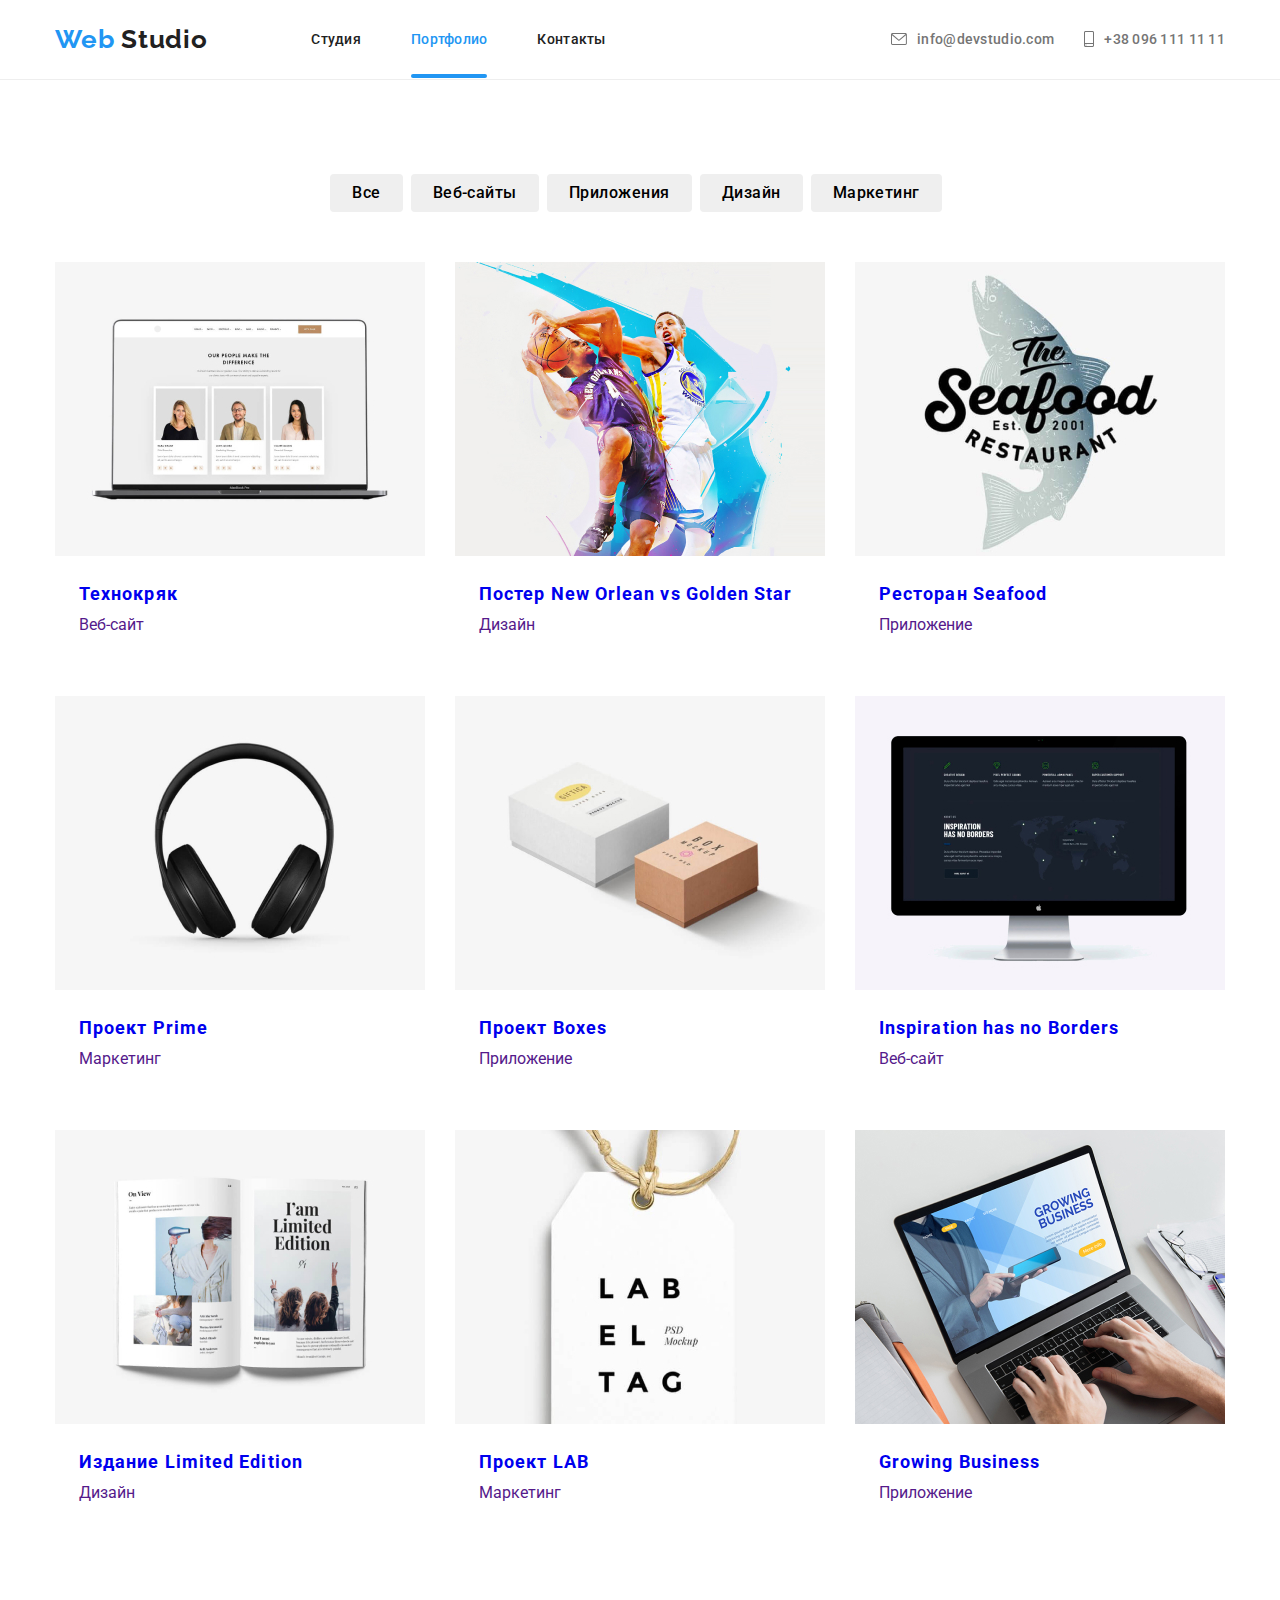
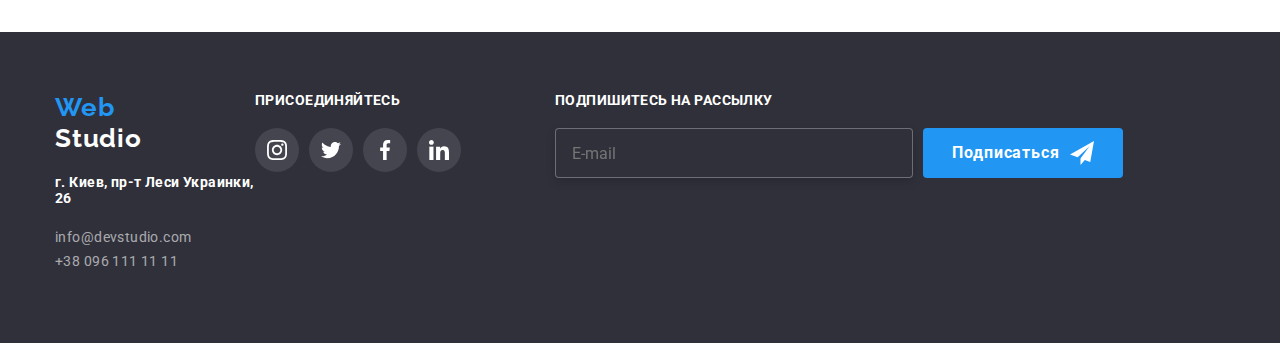
==== commit fbccc0bf: "some fixes" ====
--- a/portfolio.html
+++ b/portfolio.html
@@ -7,311 +7,407 @@
     <title>главная</title>
 
     <link
-    href="https://fonts.googleapis.com/css2?family=Raleway:wght@700&family=Roboto:wght@400;500;700;900&display=swap"
-    rel="stylesheet"/>
-    <link rel="stylesheet" href="./css/main.min.css"/>
+      href="https://fonts.googleapis.com/css2?family=Raleway:wght@700&family=Roboto:wght@400;500;700;900&display=swap"
+      rel="stylesheet"
+    />
+    <link rel="stylesheet" href="./css/main.min.css" />
   </head>
   <body>
-     <!---Шапка-->
-     <header class="header">
+    <!---Шапка-->
+    <header class="header">
       <div class="container">
         <nav class="navigation">
-          <a class="logo link" href="index.html"> Web<span class="navigation-logo-color link">Studio</span></a>
+          <a class="logo link" href="index.html">
+            Web
+            <span class="navigation-logo-color link">Studio</span>
+          </a>
 
           <ul class="navigation-list list">
             <li>
-              <a class="navigation-list-link  " href="./index.html">Студия</a>
+              <a class="navigation-list-link" href="./index.html">Студия</a>
             </li>
-            <li >
-              <a class="navigation-list-link  current" href="./portfolio.html">Портфолио</a>
+            <li>
+              <a class="navigation-list-link current" href="./portfolio.html">
+                Портфолио
+              </a>
             </li>
-            <li >
-              <a class="navigation-list-link " href="">Контакты</a>
+            <li>
+              <a class="navigation-list-link" href="">Контакты</a>
             </li>
           </ul>
-          
-         
+
           <ul class="communication">
-            <li><a href="mailto:info@devstudio.com" class="main-mail">
-                    <svg class="communication-icon" width="16px" height="12px">
-                        <use xlink:href="./img/sprite.svg#icon-envelope">
-                        </use>
-                    </svg>info@devstudio.com</a>
+            <li>
+              <a href="mailto:info@devstudio.com" class="main-mail">
+                <svg class="communication-icon" width="16px" height="12px">
+                  <use xlink:href="./img/sprite.svg#icon-envelope"></use>
+                </svg>
+                info@devstudio.com
+              </a>
             </li>
-            <li><a href="tel:+380961111111" class="main-tel">
-                    <svg class="communication-icon" width="10" height="16">
-                        <use xlink:href="./img/sprite.svg#icon-Vector">
-                        </use>
-                    </svg>
-                    +38 096 111 11 11
-                </a></li>
-        </ul>
-      </nav>
+            <li>
+              <a href="tel:+380961111111" class="main-tel">
+                <svg class="communication-icon" width="10" height="16">
+                  <use xlink:href="./img/sprite.svg#icon-Vector"></use>
+                </svg>
+                +38 096 111 11 11
+              </a>
+            </li>
+          </ul>
+        </nav>
       </div>
     </header>
-     
 
     <!---Основная информация-->
     <main>
       <!--кнопки-->
       <section class="box">
         <div class="container">
-        <div class="about-box">
-          <ul class="about-box-list">
-            <li class="about-box-list-item">
-              <button class="box-modal-btn" type="button">Все</button>
-            </li>
-            <li class="about-box-list-item">
-              <button class="box-modal-btn" type="button">Веб-сайты</button>
-            </li>
-            <li class="about-box-list-item">
-              <button class="box-modal-btn" type="button">Приложения</button>
-            </li>
-            <li class="about-box-list-item">
-              <button class="box-modal-btn" type="button">Дизайн</button>
-            </li>
-            <li class="about-box-list-item">
-              <button class="box-modal-btn" type="button">Маркетинг</button>
-            </li>
-          </ul>
+          <div class="about-box">
+            <ul class="about-box-list">
+              <li class="about-box-list-item">
+                <button class="box-modal-btn" type="button">Все</button>
+              </li>
+              <li class="about-box-list-item">
+                <button class="box-modal-btn" type="button">Веб-сайты</button>
+              </li>
+              <li class="about-box-list-item">
+                <button class="box-modal-btn" type="button">Приложения</button>
+              </li>
+              <li class="about-box-list-item">
+                <button class="box-modal-btn" type="button">Дизайн</button>
+              </li>
+              <li class="about-box-list-item">
+                <button class="box-modal-btn" type="button">Маркетинг</button>
+              </li>
+            </ul>
           </div>
-        
-       
-      
-<!--функции-->
-        <div class="border-box">
-          <ul class="border-social-links">
-
-            <li class="border-links-item">
-              <a href="" class="function-link">
-                <div class="function">
-              <img src="./img/portfolio/img8.jpg " alt="фото" width="370" height="294" />
-              <div class="function-text">
-                <p class="comentar">Технокряк это современная площадка распространения коронавируса. Компании используют эту платформу для цифрового шпионажа и атак на защищённые сервера конкурентов.</p>
-              </div>
-              
-                </div>
-                <div class="border">
-                  <h3 class="border-title-hero">Технокряк</h3>
-                  <p class="border-light">Веб-сайт</p>
-                  </div>
+
+          <!--функции-->
+          <div class="border-box">
+            <ul class="border-social-links">
+              <li class="border-links-item">
+                <a href="" class="function-link">
+                  <div class="function">
+                    <img
+                      src="./img/portfolio/img8.jpg "
+                      alt="фото"
+                      width="370"
+                      height="294"
+                    />
+                    <div class="function-text">
+                      <p class="comentar">
+                        Технокряк это современная площадка распространения
+                        коронавируса. Компании используют эту платформу для
+                        цифрового шпионажа и атак на защищённые сервера
+                        конкурентов.
+                      </p>
+                    </div>
+                  </div>
+                  <div class="border">
+                    <h3 class="border-title-hero">Технокряк</h3>
+                    <p class="border-light">Веб-сайт</p>
+                  </div>
+                </a>
+              </li>
+
+              <li class="border-links-item list">
+                <a href="" class="function-link">
+                  <div class="function">
+                    <img
+                      src="./img/portfolio/img9.jpg "
+                      alt="фото"
+                      width="370"
+                      height="294"
+                    />
+                    <div class="function-text">
+                      <p class="comentar">
+                        Технокряк это современная площадка распространения
+                        коронавируса. Компании используют эту платформу для
+                        цифрового шпионажа и атак на защищённые сервера
+                        конкурентов.
+                      </p>
+                    </div>
+                  </div>
+
+                  <div class="border">
+                    <h3 class="border-title-hero">
+                      Постер New Orlean vs Golden Star
+                    </h3>
+                    <p class="border-light">Дизайн</p>
+                  </div>
+                </a>
+              </li>
+
+              <li class="border-links-item">
+                <a href="" class="function-link">
+                  <div class="function">
+                    <img
+                      src="./img/portfolio/img10.jpg "
+                      alt="фото"
+                      width="370"
+                      height="294"
+                    />
+                    <div class="function-text">
+                      <p class="comentar">
+                        Технокряк это современная площадка распространения
+                        коронавируса. Компании используют эту платформу для
+                        цифрового шпионажа и атак на защищённые сервера
+                        конкурентов.
+                      </p>
+                    </div>
+                  </div>
+                  <div class="border">
+                    <h3 class="border-title-hero">Ресторан Seafood</h3>
+                    <p class="border-light">Приложение</p>
+                  </div>
+                </a>
+              </li>
+
+              <li class="border-links-item">
+                <a href="" class="function-link">
+                  <div class="function">
+                    <img
+                      src="./img/portfolio/img11.jpg "
+                      alt="фото"
+                      width="370"
+                      height="294"
+                    />
+                    <div class="function-text">
+                      <p class="comentar">
+                        Технокряк это современная площадка распространения
+                        коронавируса. Компании используют эту платформу для
+                        цифрового шпионажа и атак на защищённые сервера
+                        конкурентов.
+                      </p>
+                    </div>
+                  </div>
+                  <div class="border">
+                    <h3 class="border-title-hero">Проект Prime</h3>
+                    <p class="border-light">Маркетинг</p>
+                  </div>
+                </a>
+              </li>
+
+              <li class="border-links-item">
+                <a href="" class="function-link">
+                  <div class="function">
+                    <img
+                      src="./img/portfolio/img12.jpg"
+                      alt="фото"
+                      width="370"
+                      height="294"
+                    />
+                    <div class="function-text">
+                      <p class="comentar">
+                        Технокряк это современная площадка распространения
+                        коронавируса. Компании используют эту платформу для
+                        цифрового шпионажа и атак на защищённые сервера
+                        конкурентов.
+                      </p>
+                    </div>
+                  </div>
+                  <div class="border">
+                    <h3 class="border-title-hero">Проект Boxes</h3>
+                    <p class="border-light">Приложение</p>
+                  </div>
+                </a>
+              </li>
+
+              <li class="border-links-item">
+                <a href="" class="function-link">
+                  <div class="function">
+                    <img
+                      src="./img/portfolio/img13.jpg"
+                      alt="фото"
+                      width="370"
+                      height="294"
+                    />
+                    <div class="function-text">
+                      <p class="comentar">
+                        Технокряк это современная площадка распространения
+                        коронавируса. Компании используют эту платформу для
+                        цифрового шпионажа и атак на защищённые сервера
+                        конкурентов.
+                      </p>
+                    </div>
+                  </div>
+                  <div class="border">
+                    <h3 class="border-title-hero">
+                      Inspiration has no Borders
+                    </h3>
+                    <p class="border-light">Веб-сайт</p>
+                  </div>
+                </a>
+              </li>
+
+              <li class="border-links-item">
+                <a href="" class="function-link">
+                  <div class="function">
+                    <img
+                      src="./img/portfolio/img14.jpg"
+                      alt="фото"
+                      width="370"
+                      height="294"
+                    />
+                    <div class="function-text">
+                      <p class="comentar">
+                        Технокряк это современная площадка распространения
+                        коронавируса. Компании используют эту платформу для
+                        цифрового шпионажа и атак на защищённые сервера
+                        конкурентов.
+                      </p>
+                    </div>
+                  </div>
+                  <div class="border">
+                    <h3 class="border-title-hero">Издание Limited Edition</h3>
+                    <p class="border-light">Дизайн</p>
+                  </div>
+                </a>
+              </li>
+
+              <li class="border-links-item">
+                <a href="" class="function-link">
+                  <div class="function">
+                    <img
+                      src="./img/portfolio/img15.jpg "
+                      alt="фото"
+                      width="370"
+                      height="294"
+                    />
+                    <div class="function-text">
+                      <p class="comentar">
+                        Технокряк это современная площадка распространения
+                        коронавируса. Компании используют эту платформу для
+                        цифрового шпионажа и атак на защищённые сервера
+                        конкурентов.
+                      </p>
+                    </div>
+                  </div>
+                  <div class="border">
+                    <h3 class="border-title-hero">Проект LAB</h3>
+                    <p class="border-light">Маркетинг</p>
+                  </div>
+                </a>
+              </li>
+
+              <li class="border-links-item">
+                <a href="" class="function-link">
+                  <div class="function">
+                    <img
+                      src="./img/portfolio/img16.jpg "
+                      alt="фото"
+                      width="370"
+                      height="294"
+                    />
+                    <div class="function-text">
+                      <p class="comentar">
+                        Технокряк это современная площадка распространения
+                        коронавируса. Компании используют эту платформу для
+                        цифрового шпионажа и атак на защищённые сервера
+                        конкурентов.
+                      </p>
+                    </div>
+                  </div>
+                  <div class="border">
+                    <h3 class="border-title-hero">Growing Business</h3>
+                    <p class="border-light">Приложение</p>
+                  </div>
+                </a>
+              </li>
+            </ul>
+          </div>
+        </div>
+      </section>
+    </main>
+    <!---подвал-->
+
+    <footer>
+      <!---логотип-->
+      <section class="footer">
+        <div class="container">
+          <div class="flex">
+            <div class="title-adress">
+              <a class="logo link" href="index.html">
+                Web
+                <span class="logo-color link">Studio</span>
               </a>
-            </li>
-
-            <li class="border-links-item list">
-              <a href="" class="function-link">
-                <div class="function">
-              <img src="./img/portfolio/img9.jpg " alt="фото" width="370" height="294"/>
-              <div class="function-text">
-                <p class="comentar">Технокряк это современная площадка распространения коронавируса. Компании используют эту платформу для цифрового шпионажа и атак на защищённые сервера конкурентов.</p>
-              </div>
-                </div>
-
-                <div class="border">
-                  <h3 class="border-title-hero">
-                    Постер New Orlean vs Golden Star
-                  </h3>
-                  <p class="border-light">Дизайн</p>
-                </div>
-          </a>
-            </li>
-
-            <li class="border-links-item">
-              <a href="" class="function-link">
-                <div class="function">
-              <img src="./img/portfolio/img10.jpg " alt="фото" width="370" height="294" />
-              <div class="function-text">
-                <p class="comentar">Технокряк это современная площадка распространения коронавируса. Компании используют эту платформу для цифрового шпионажа и атак на защищённые сервера конкурентов.</p>
-              </div>
+
+              <!--адрес-->
+
+              <address>
+                <p class="adress">г. Киев, пр-т Леси Украинки, 26</p>
+                <ul class="section-adress">
+                  <li>
+                    <a href="" class="section-adress link">
+                      info@devstudio.com
+                    </a>
+                  </li>
+                  <li>
+                    <a href="" class="section-adress link">+38 096 111 11 11</a>
+                  </li>
+                </ul>
+              </address>
             </div>
-            <div class="border">
-              <h3 class="border-title-hero">Ресторан Seafood</h3>
-              <p class="border-light">Приложение</p>
-              </div>
-            </a>
-            </li>
-
-            <li class="border-links-item">
-              <a href="" class="function-link">
-                <div class="function">
-              <img src="./img/portfolio/img11.jpg " alt="фото" width="370" height="294" />
-              <div class="function-text">
-                <p class="comentar">Технокряк это современная площадка распространения коронавируса. Компании используют эту платформу для цифрового шпионажа и атак на защищённые сервера конкурентов.</p>
-              </div>
-              
+            <div class="footer-social">
+              <p>ПРИСОЕДИНЯЙТЕСЬ</p>
+              <ul class="ssocial-masters">
+                <li class="networks">
+                  <a href="" class="social-networks">
+                    <svg class="social-networks-svg-footer">
+                      <use href="./img/sprite.svg#icon-instagram"></use>
+                    </svg>
+                  </a>
+                </li>
+
+                <li class="networks">
+                  <a href="" class="social-networks">
+                    <svg class="social-networks-svg-footer">
+                      <use href="./img/sprite.svg#icon-twitter"></use>
+                    </svg>
+                  </a>
+                </li>
+
+                <li class="networks">
+                  <a href="" class="social-networks">
+                    <svg class="social-networks-svg-footer">
+                      <use href="./img/sprite.svg#icon-facebook"></use>
+                    </svg>
+                  </a>
+                </li>
+
+                <li class="networks">
+                  <a href="" class="social-networks">
+                    <svg class="social-networks-svg-footer">
+                      <use href="./img/sprite.svg#icon-linkedin"></use>
+                    </svg>
+                  </a>
+                </li>
+              </ul>
             </div>
-            <div class="border">
-              <h3 class="border-title-hero">Проект Prime</h3>
-              <p class="border-light">Маркетинг</p>
-              </div>
-            </a>
-            </li>
-
-            <li class="border-links-item">
-              <a href="" class="function-link">
-                <div class="function">
-              <img src="./img/portfolio/img12.jpg" alt="фото" width="370" height="294"/>
-              <div class="function-text">
-                <p class="comentar">Технокряк это современная площадка распространения коронавируса. Компании используют эту платформу для цифрового шпионажа и атак на защищённые сервера конкурентов.</p>
-              </div>
-              
-               </div>
-               <div class="border">
-                <h3 class="border-title-hero">Проект Boxes</h3>
-                <p class="border-light">Приложение</p>
-                </div>
-            </a>
-            </li>
-
-            <li class="border-links-item">
-              <a href="" class="function-link">
-                <div class="function">
-              <img src="./img/portfolio/img13.jpg" alt="фото" width="370" height="294" />
-              <div class="function-text">
-                <p class="comentar">Технокряк это современная площадка распространения коронавируса. Компании используют эту платформу для цифрового шпионажа и атак на защищённые сервера конкурентов.</p>
-              </div>
-              
+
+            <div class="subscription">
+              <form class="subscription-form">
+                <p>ПOДПИШИТЕСЬ НА РАССЫЛКУ</p>
+                <label>
+                  <input
+                    class="subscription-email"
+                    type="email"
+                    placeholder="E-mail"
+                  />
+                </label>
+
+                <button type="sumbit" class="subscription-button">
+                  Подписаться
+                  <svg class="icon-subscription-button" width="24" height="24">
+                    <use xlink:href="./img/sprite.svg#icon-icon-send "></use>
+                  </svg>
+                </button>
+              </form>
             </div>
-            <div class="border">
-              <h3 class="border-title-hero">Inspiration has no Borders</h3>
-              <p class="border-light">Веб-сайт</p>
-              </div>
-            </a>
-            </li>
-
-            <li class="border-links-item">
-              <a href="" class="function-link">
-                <div class="function">
-              <img src="./img/portfolio/img14.jpg" alt="фото" width="370" height="294" />
-              <div class="function-text">
-                <p class="comentar">Технокряк это современная площадка распространения коронавируса. Компании используют эту платформу для цифрового шпионажа и атак на защищённые сервера конкурентов.</p>
-              </div>
-              
-            </div>
-            <div class="border">
-              <h3 class="border-title-hero">Издание Limited Edition</h3>
-              <p class="border-light">Дизайн</p>
-              </div>
-            </a>
-            </li>
-
-            <li class="border-links-item">
-              <a href="" class="function-link">
-                <div class="function">
-              <img src="./img/portfolio/img15.jpg " alt="фото" width="370" height="294"/>
-              <div class="function-text">
-                <p class="comentar">Технокряк это современная площадка распространения коронавируса. Компании используют эту платформу для цифрового шпионажа и атак на защищённые сервера конкурентов.</p>
-              </div>
-              
-            </div>
-            <div class="border">
-              <h3 class="border-title-hero">Проект LAB</h3>
-              <p class="border-light">Маркетинг</p>
-              </div>
-            </a>
-            </li>
-
-            <li class="border-links-item">
-              <a href="" class="function-link">
-                <div class="function">
-              <img src="./img/portfolio/img16.jpg " alt="фото" width="370" height="294"/>
-              <div class="function-text">
-                <p class="comentar">Технокряк это современная площадка распространения коронавируса. Компании используют эту платформу для цифрового шпионажа и атак на защищённые сервера конкурентов.</p>
-              </div>
-              
-            </div>
-            <div class="border">
-              <h3 class="border-title-hero">Growing Business</h3>
-              <p class="border-light">Приложение</p>
-              </div>
-            </a>
-            </li>
-
-          </ul>
+          </div>
         </div>
-      </div>
-    </section>
-    </main>
-<!---подвал-->
- 
-<footer>
-  <!---логотип-->
-  <section class="footer"> 
-    <div class="container">
-      <div  class="flex">
-      <div class="title-adress">
-    <a class="logo link" href="index.html"> Web<span class="logo-color link">Studio</span></a>
- 
-  <!--адрес-->
- 
-    <address>
-      <p class="adress">г. Киев, пр-т Леси Украинки, 26</p>
-    <ul class="section-adress">
-      <li>
-        <a href="" class="section-adress link"> info@devstudio.com</a>
-      </li>
-      <li><a href="" class="section-adress link"> +38 096 111 11 11</a></li>
-    </ul>
-  </address>
-</div>
-  <div class="footer-social">
-    <p>ПРИСОЕДИНЯЙТЕСЬ</p>
-    <ul class="ssocial-masters">
-      <li class="networks">
-       <a href="" class="social-networks">
-         <svg class="social-networks-svg-footer">
-           <use href="./img/sprite.svg#icon-instagram"></use>
-         </svg>
-       </a>
-      </li>
-
-        <li class="networks">
-         <a href="" class="social-networks">
-           <svg class="social-networks-svg-footer">
-             <use href="./img/sprite.svg#icon-twitter"></use>
-           </svg>
-         </a>
-        </li>
-
-        
-          <li class="networks">
-           <a href="" class="social-networks">
-             <svg class="social-networks-svg-footer">
-               <use href="./img/sprite.svg#icon-facebook"></use>
-             </svg>
-           </a>
-          </li>
-
-         
-            <li class="networks">
-             <a href="" class="social-networks">
-               <svg class="social-networks-svg-footer">
-                 <use href="./img/sprite.svg#icon-linkedin"></use>
-               </svg>
-             </a>
-            </li>
-    </ul>
-  </div>
-
-  <div class="subscription">
-  <form class="subscription-form">
-  <p>ПOДПИШИТЕСЬ НА РАССЫЛКУ</p>
-  <label >
-    <input class="subscription-email" type="email" placeholder="E-mail">
-  </label>
-
-  <button type="sumbit" class="subscription-button"> Подписаться
-    <svg class="icon-subscription-button"  width="24" height="24">
-      <use xlink:href="./img/sprite.svg#icon-icon-send "></use>
-    </svg>
-  </button>
-  </form>
-  </div>
-   </div>
-
-</div>
-  </section>
-
-</footer>
+      </section>
+    </footer>
   </body>
 </html>
--- a/css/main.min.css
+++ b/css/main.min.css
@@ -1,3 +1,3 @@
 /*! modern-normalize v1.0.0 | MIT License | https://github.com/sindresorhus/modern-normalize */ul{list-style:none;margin:0;padding:0}a{text-decoration:none}*{margin:0;padding:0}code,kbd,samp,pre{font-family:'Open Sans', sans-serif;font-size:1em}*,*::before,*::after{-webkit-box-sizing:border-box;box-sizing:border-box}:root{-moz-tab-size:4;-o-tab-size:4;tab-size:4}html{line-height:1.15;-webkit-text-size-adjust:100%}body{margin:0;padding:0}body{font-family:system-ui,-apple-system,"Segoe UI",Roboto,Helvetica,Arial,sans-serif,"Apple Color Emoji","Segoe UI Emoji"}hr{height:0;color:inherit}abbr[title]{-webkit-text-decoration:underline dotted;text-decoration:underline dotted}b,strong{font-weight:bolder}small{font-size:80%}sub,sup{font-size:75%;line-height:0;position:relative;vertical-align:baseline}sub{bottom:-0.25em}sup{top:-0.5em}table{text-indent:0;border-color:inherit}button,input,optgroup,select,textarea{font-family:inherit;font-size:100%;line-height:1.15;margin:0}address{font-style:normal}button,select{text-transform:none}button,[type='button'],[type='reset'],[type='submit']{-webkit-appearance:button}::-moz-focus-inner{border-style:none;padding:0}:-moz-focusring{outline:1px dotted ButtonText}:-moz-ui-invalid{box-shadow:none}legend{padding:0}progress{vertical-align:baseline}::-webkit-inner-spin-button,::-webkit-outer-spin-button{height:auto}[type='search']{-webkit-appearance:textfield;outline-offset:-2px}::-webkit-search-decoration{-webkit-appearance:none}::-webkit-file-upload-button{-webkit-appearance:button;font:inherit}summary{display:list-item}:root{--page-bg-color: #f9f9fd;--primary-text-color: #212121;--card-set-gap: 15px;--card-shadow: 0px 2px 1px -1px rgba(0, 0, 0, 0.2),
-      0px 1px 1px 0px rgba(0, 0, 0, 0.14), 0px 1px 3px 0px rgba(0, 0, 0, 0.12)}img{display:block;max-width:100%;height:auto}*{margin:0;padding:0;-webkit-box-sizing:border-box;box-sizing:border-box}body{font-family:var(--main-font);font-style:normal;font-weight:400}.container{width:1200px;padding:0 15px;margin:0 auto}.header{background-color:#FFFFFF;border-bottom:1px solid #EEEEEE;position:fixed;width:100%;left:0;right:0;top:0;height:80px;display:-webkit-box;display:-ms-flexbox;display:flex;-webkit-box-align:center;-ms-flex-align:center;align-items:center}.navigation-list-link{position:relative;font-family:Roboto;font-style:normal;font-weight:500;font-size:14px;line-height:1.142;letter-spacing:0.02em;color:#212121;-webkit-transition:0.3s;transition:0.3s;padding:31px 0}.navigation{display:-webkit-box;display:-ms-flexbox;display:flex;-webkit-box-pack:justify;-ms-flex-pack:justify;justify-content:space-between;-webkit-box-align:center;-ms-flex-align:center;align-items:center;padding-top:24px;padding-bottom:25px}.navigation-list{display:-webkit-box;display:-ms-flexbox;display:flex;margin-right:275px}.navigation-list li:nth-child(2){margin-left:50px;margin-right:50px;padding:0}.navigation-list-link :hover,.navigation-list-link :focus{color:#2196F3}.navigation-list-link:hover::after,.navigation-list-link:focus::after{color:#2196F3}.navigation-list-link::after{content:"";position:absolute;bottom:0;left:0;width:100%;height:4px;background-color:#2196F3;-webkit-transition:width,cubic-bezier(0.4, 0, 0.2, 1) 0.25s;transition:width,cubic-bezier(0.4, 0, 0.2, 1) 0.25s;opacity:0}.navigation-logo-color{color:#212121}.current::after{content:"";position:absolute;bottom:0px;left:0;width:100%;height:4px;opacity:1;background-color:#2196F3;border-radius:2px}.current{color:#2196F3}.logo{font-family:Raleway;font-style:normal;font-weight:bold;font-size:26px;line-height:1.192;letter-spacing:0.03em;color:#2196F3;margin-right:93px}.communication{display:-webkit-box;display:-ms-flexbox;display:flex;-webkit-box-align:center;-ms-flex-align:center;align-items:center;-webkit-box-pack:justify;-ms-flex-pack:justify;justify-content:space-between}.main-mail,.main-tel{text-decoration:none;color:#757575;-webkit-transition:0.3s;transition:0.3s;font-family:Roboto;font-size:14px;line-height:16px;letter-spacing:0.02em;display:-webkit-box;display:-ms-flexbox;display:flex;-webkit-box-align:center;-ms-flex-align:center;align-items:center;font-weight:500}.communication .communication-icon{margin-right:10px;fill:#757575;-webkit-transition:0.3s;transition:0.3s}.communication li:nth-child(2){padding-left:30px}ul.communication li:hover a{color:#2196F3}ul.communication li:hover a .communication-icon{fill:#2196F3}ul.communication li a:focus{color:#2196F3}ul.communication li a:focus .communication-icon{fill:#2196F3}.about{margin-top:80px;height:600px;background-image:-webkit-gradient(linear, left top, left bottom, from(rgba(47,48,58,0.4)), to(rgba(47,48,58,0.4))),url(../img/mein/fon.jpg);background-image:linear-gradient(rgba(47,48,58,0.4), rgba(47,48,58,0.4)),url(../img/mein/fon.jpg)}.container-about{width:1200px;height:600px;padding:0 15px;margin:0 auto}.about-title{font-family:Roboto;font-style:normal;font-weight:900;font-size:44px;line-height:1.363;letter-spacing:0.06em;text-transform:uppercase;color:#FFFFFF;padding-top:200px;text-align:center;padding-bottom:30px}.modal-btn{font-family:Roboto;font-style:normal;font-weight:bold;font-size:16px;line-height:30px;display:-webkit-box;display:-ms-flexbox;display:flex;-webkit-box-align:center;-ms-flex-align:center;align-items:center;text-align:center;letter-spacing:0.06em;color:#FFFFFF;background-color:#2196F3;-webkit-box-shadow:0px 4px 4px rgba(0,0,0,0.15);box-shadow:0px 4px 4px rgba(0,0,0,0.15);border-radius:4px;margin:0 auto;padding:10px 32px;margin-bottom:200px;border:none}.backdrop{position:fixed;display:-webkit-box;display:-ms-flexbox;display:flex;-webkit-box-pack:center;-ms-flex-pack:center;justify-content:center;-webkit-box-align:center;-ms-flex-align:center;align-items:center;width:100%;height:100%;left:0px;top:0px;background-color:rgba(0,0,0,0.2)}.backdrop.is-hidden{visibility:hidden;-webkit-appearance:none;-moz-appearance:none;appearance:none}.modal{position:fixed;margin:0 auto;width:528px;height:581px;background:#FFFFFF;-webkit-box-shadow:0px 1px 3px rgba(0,0,0,0.12),0px 1px 1px rgba(0,0,0,0.14),0px 2px 1px rgba(0,0,0,0.2);box-shadow:0px 1px 3px rgba(0,0,0,0.12),0px 1px 1px rgba(0,0,0,0.14),0px 2px 1px rgba(0,0,0,0.2);border-radius:4px;padding:40px}.modal.is-hidden{display:0;pointer-events:none}.button-modal{width:30px;height:30px;background:#FFFFFF;border:1px solid rgba(0,0,0,0.1);-webkit-box-sizing:border-box;box-sizing:border-box;position:absolute;right:8px;top:8px;border-radius:100%}.button-modal-svg{height:11px;width:11px;fill:#AFB1B8}.button-modal-svg:hover{fill:#2196F3}.button-modal-svg:focus{fill:#2196F3}.button-modal-button-modal-svg{-webkit-transition:#2196F3 250ms cubic-bezier(0.4, 0, 0.2, 1);transition:#2196F3 250ms cubic-bezier(0.4, 0, 0.2, 1)}.button-modal:hover .button-modal-svg,.button-modal:focus .button-modal-svg{fill:#2196F3}.modal-text{font-family:Roboto;font-style:normal;font-weight:bold;font-size:20px;line-height:23px;text-align:center;letter-spacing:0.03em;color:#212121;margin:2px}.form__name{font-family:Roboto;font-style:normal;font-weight:normal;font-size:12px;letter-spacing:0.01em;color:#757575}.modal-form-wraper{display:block;position:relative}.contact-form-input{display:block;width:448px;height:40px;background:#FFFFFF;border-radius:4px;-webkit-box-sizing:border-box;box-sizing:border-box;margin-bottom:10px;margin-top:4px;padding:0 32px;border:1px solid rgba(33,33,33,0.2);outline:none;font-family:Roboto;font-style:normal;font-weight:normal;font-size:12px;line-height:1.666px;letter-spacing:0.01em}.contact-form-input:hover ~ .contact-form-svg,.contact-form-input:focus ~ .contact-form-svg{fill:#2196F3}.contact-form-input:hover,.contact-form-input:focus{border:1px solid #2196F3}.contact-form-svg{position:absolute;fill:#212121;width:12px;height:12px;left:12px;top:50%;-webkit-transform:translateY(-50%);transform:translateY(-50%)}.contact-form-masseger{width:448px;height:120px;left:576px;top:518px;border:1px solid rgba(33,33,33,0.2);-webkit-box-sizing:border-box;box-sizing:border-box;border-radius:4px;padding:12px 16px;resize:none;margin:4px 0px 20px;outline:none}.contact-form-masseger:hover,.contact-form-masseger:focus{border-color:#188CE8}.checkbox-label{display:-webkit-box;display:-ms-flexbox;display:flex;-webkit-box-align:center;-ms-flex-align:center;align-items:center;padding-left:12px;padding-right:11px;font-size:14px;line-height:1.71;letter-spacing:0.03em}.modal-form-conditions{color:#2196F3;text-decoration:underline;padding-left:5px}.check-icon{display:inline-block;border:2px solid black;border-radius:4px;width:16px;height:15px;-webkit-transition:fill 250ms var(--cubic),border 250ms var(--cubic),background-color 250ms var(--cubic);transition:fill 250ms var(--cubic),border 250ms var(--cubic),background-color 250ms var(--cubic)}.check-icon use{display:none}.check-icon :hover{border:none}.check-icon :hover use{display:block}.checkbox{position:absolute;width:1px;height:1px;margin:-1px;border:0;padding:0;clip:rect(0 0 0 0);overflow:hidden}.checkbox-icon{display:inline-block;border:2px solid black;border-radius:4px;width:16px;height:15px;margin-right:8px}.contact-form-btn{background:#188CE8;-webkit-box-shadow:0px 4px 4px rgba(0,0,0,0.15);box-shadow:0px 4px 4px rgba(0,0,0,0.15);border-radius:4px;font-family:Roboto;font-style:normal;font-weight:bold;font-size:16px;line-height:1.875;display:-webkit-box;display:-ms-flexbox;display:flex;-webkit-box-align:center;-ms-flex-align:center;align-items:center;text-align:center;letter-spacing:0.06em;color:#FFFFFF;padding:10px 55px;margin:0 auto;margin-top:30px}.contact-form-btn:hover,.contact-form-btn:focus{background:#188CE8;border-color:rgba(0,0,0,0.12)}.footer{background-color:var(--footer-back);padding-top:60px;padding-bottom:60px}.flex{display:-webkit-box;display:-ms-flexbox;display:flex}.title-adres{margin-right:50px;display:inline-block}.logo-color{color:var(--white-color)}.adress{font-weight:normal;font-size:14px;line-height:1,714;letter-spacing:0.03em;color:var(--white-color);padding-top:20px;padding-bottom:9px}.section-adress{font-weight:normal;font-size:14px;line-height:1.714;letter-spacing:0.03em;color:var(--light-grey);padding-bottom:9px}.footer p{font-weight:bold;font-size:14px;line-height:16px;letter-spacing:0.03em;color:var(--white-color);padding-bottom:20px}.footer-social{margin-bottom:20px;width:206px;margin-right:94px}.social-networks-svg-footer{fill:var(--white-color);height:20px;width:20px}.social-networks:hover .social-networks-svg-footer{fill:var(--white-color)}.section-adress:hover,.section-adress:focus{color:var --primary-color}.subscription-form{width:670px}.subscription-email{width:358px;height:50px;left:815px;top:2785px;border:var(--border-grey);-webkit-filter:drop-shadow(0px 4px 4px rgba(0,0,0,0.15));filter:drop-shadow(0px 4px 4px rgba(0,0,0,0.15));border-radius:4px;background:var(--footer-back)}.icon-subscription-button{margin-left:10px}.subscription-form input{width:358px;height:50px;padding-left:16px;font-size:16px;border-radius:4px;margin-right:12px}.subscription-button{font-weight:bold;font-size:16px;background-color:var(--primary-color);color:var(--white-color);letter-spacing:0.06em;border:none;border-radius:4px;width:200px;height:50px;display:-webkit-box;display:-ms-flexbox;display:flex;-webkit-box-align:center;-ms-flex-align:center;align-items:center;-webkit-box-pack:center;-ms-flex-pack:center;justify-content:center;margin-top:-50px;margin-right:0;margin-bottom:0px;margin-left:368px}.social-networks:hover,.social-networks-svg-footer{fill:var(--white-color)}.backdrop{position:fixed;display:-webkit-box;display:-ms-flexbox;display:flex;-webkit-box-pack:center;-ms-flex-pack:center;justify-content:center;-webkit-box-align:center;-ms-flex-align:center;align-items:center;width:100%;height:100%;left:0px;top:0px;background-color:rgba(0,0,0,0.2)}.backdrop.is-hidden{visibility:hidden;-webkit-appearance:none;-moz-appearance:none;appearance:none}.modal{position:fixed;margin:0 auto;width:528px;height:581px;background:#FFFFFF;-webkit-box-shadow:0px 1px 3px rgba(0,0,0,0.12),0px 1px 1px rgba(0,0,0,0.14),0px 2px 1px rgba(0,0,0,0.2);box-shadow:0px 1px 3px rgba(0,0,0,0.12),0px 1px 1px rgba(0,0,0,0.14),0px 2px 1px rgba(0,0,0,0.2);border-radius:4px;padding:40px}.modal.is-hidden{display:0;pointer-events:none}.button-modal{width:30px;height:30px;background:#FFFFFF;border:1px solid rgba(0,0,0,0.1);-webkit-box-sizing:border-box;box-sizing:border-box;position:absolute;right:8px;top:8px;border-radius:100%}.button-modal-svg{height:11px;width:11px;fill:#AFB1B8}.button-modal-svg:hover{fill:#2196F3}.button-modal-svg:focus{fill:#2196F3}.button-modal-button-modal-svg{-webkit-transition:#2196F3 250ms cubic-bezier(0.4, 0, 0.2, 1);transition:#2196F3 250ms cubic-bezier(0.4, 0, 0.2, 1)}.button-modal:hover .button-modal-svg,.button-modal:focus .button-modal-svg{fill:#2196F3}.modal-text{font-family:Roboto;font-style:normal;font-weight:bold;font-size:20px;line-height:23px;text-align:center;letter-spacing:0.03em;color:#212121;margin:2px}.form__name{font-family:Roboto;font-style:normal;font-weight:normal;font-size:12px;letter-spacing:0.01em;color:#757575}.modal-form-wraper{display:block;position:relative}.contact-form-input{display:block;width:448px;height:40px;background:#FFFFFF;border-radius:4px;-webkit-box-sizing:border-box;box-sizing:border-box;margin-bottom:10px;margin-top:4px;padding:0 32px;border:1px solid rgba(33,33,33,0.2);outline:none;font-family:Roboto;font-style:normal;font-weight:normal;font-size:12px;line-height:1.666px;letter-spacing:0.01em}.contact-form-input:hover ~ .contact-form-svg,.contact-form-input:focus ~ .contact-form-svg{fill:#2196F3}.contact-form-input:hover,.contact-form-input:focus{border:1px solid #2196F3}.contact-form-svg{position:absolute;fill:#212121;width:12px;height:12px;left:12px;top:50%;-webkit-transform:translateY(-50%);transform:translateY(-50%)}.contact-form-masseger{width:448px;height:120px;left:576px;top:518px;border:1px solid rgba(33,33,33,0.2);-webkit-box-sizing:border-box;box-sizing:border-box;border-radius:4px;padding:12px 16px;resize:none;margin:4px 0px 20px;outline:none}.contact-form-masseger:hover,.contact-form-masseger:focus{border-color:#188CE8}.checkbox-label{display:-webkit-box;display:-ms-flexbox;display:flex;-webkit-box-align:center;-ms-flex-align:center;align-items:center;padding-left:12px;padding-right:11px;font-size:14px;line-height:1.71;letter-spacing:0.03em}.modal-form-conditions{color:#2196F3;text-decoration:underline;padding-left:5px}.check-icon{display:inline-block;border:2px solid black;border-radius:4px;width:16px;height:15px;-webkit-transition:fill 250ms var(--cubic),border 250ms var(--cubic),background-color 250ms var(--cubic);transition:fill 250ms var(--cubic),border 250ms var(--cubic),background-color 250ms var(--cubic)}.check-icon use{display:none}.check-icon :hover{border:none}.check-icon :hover use{display:block}.checkbox{position:absolute;width:1px;height:1px;margin:-1px;border:0;padding:0;clip:rect(0 0 0 0);overflow:hidden}.checkbox-icon{display:inline-block;border:2px solid black;border-radius:4px;width:16px;height:15px;margin-right:8px}.contact-form-btn{background:#188CE8;-webkit-box-shadow:0px 4px 4px rgba(0,0,0,0.15);box-shadow:0px 4px 4px rgba(0,0,0,0.15);border-radius:4px;font-family:Roboto;font-style:normal;font-weight:bold;font-size:16px;line-height:1.875;display:-webkit-box;display:-ms-flexbox;display:flex;-webkit-box-align:center;-ms-flex-align:center;align-items:center;text-align:center;letter-spacing:0.06em;color:#FFFFFF;padding:10px 55px;margin:0 auto;margin-top:30px}.contact-form-btn:hover,.contact-form-btn:focus{background:#188CE8;border-color:rgba(0,0,0,0.12)}.box{padding-top:80px}.about-box{background-attachment:var --portfolio-back}.about-box-list{display:-webkit-box;display:-ms-flexbox;display:flex;justify-self:center;-webkit-box-pack:center;-ms-flex-pack:center;justify-content:center;margin-bottom:50px;padding-top:94px}.about-box-list-item{margin-right:8px}.box-modal-btn:hover,.box-modal-btn:focus{color:var --white-color;background-color:var(--primary-color)}.box-modal-btn{font-weight:500;font-size:16px;line-height:1.625;text-align:center;letter-spacing:0.03em;color:var(--text-color);border-radius:4px;padding:6px 22px;border:none}.border-box{padding-bottom:98px}.border-social-links{margin:0;padding:0;display:-webkit-box;display:-ms-flexbox;display:flex;-ms-flex-wrap:wrap;flex-wrap:wrap;list-style:none;margin-left:-30px;margin-top:-30px}.border-links-item{-ms-flex-preferred-size:calc(100% / 3 - 30px);flex-basis:calc(100% / 3 - 30px);margin-left:30px;margin-top:30px}.border-links-item:hover,.border-links-item:focus{-webkit-box-shadow:var(--box-shadow);box-shadow:var(--box-shadow)}.border-title-hero{font-weight:bold;font-size:18px;line-height:36px;letter-spacing:0.06em;color:var(--text-color);margin-bottom:4px}.border-ligh{font-size:16px;line-height:30px;letter-spacing:0.03em;color:var(--grey-color)}.border{padding:20px 24px;border:var(--border-white)}.function-link{width:370px;height:404px;left:215px;top:262px;text-decoration:none;pointer-events:none;display:block}.function{overflow:hidden;position:relative}.function-text{position:absolute;top:0;bottom:0;padding:63px 24px;color:var(--white-color);background-color:var(--primary-color);-webkit-transform:translateY(100%);transform:translateY(100%);-webkit-transition:0.3s;transition:0.3s}.border-links-item:hover .function-text{-webkit-transform:translateY(0%);transform:translateY(0%)}.comentar{font-family:Roboto;font-style:normal;font-weight:normal;font-size:18px;line-height:1.555;letter-spacing:0.03em;color:var(--white-color)}.comentar:hover{line-height:calc(28 / 18)}.about{margin-top:80px;height:600px;background-image:-webkit-gradient(linear, left top, left bottom, from(rgba(47,48,58,0.4)), to(rgba(47,48,58,0.4))),url(../img/mein/fon.jpg);background-image:linear-gradient(rgba(47,48,58,0.4), rgba(47,48,58,0.4)),url(../img/mein/fon.jpg)}.container-about{width:1200px;height:600px;padding:0 15px;margin:0 auto}.about-title{font-family:Roboto;font-style:normal;font-weight:900;font-size:44px;line-height:1.363;letter-spacing:0.06em;text-transform:uppercase;color:#FFFFFF;padding-top:200px;text-align:center;padding-bottom:30px}.modal-btn{font-family:Roboto;font-style:normal;font-weight:bold;font-size:16px;line-height:30px;display:-webkit-box;display:-ms-flexbox;display:flex;-webkit-box-align:center;-ms-flex-align:center;align-items:center;text-align:center;letter-spacing:0.06em;color:#FFFFFF;background-color:#2196F3;-webkit-box-shadow:0px 4px 4px rgba(0,0,0,0.15);box-shadow:0px 4px 4px rgba(0,0,0,0.15);border-radius:4px;margin:0 auto;padding:10px 32px;margin-bottom:200px;border:none}.about-function{background-color:#FFFFFF;padding-top:94px}.about-list{display:-webkit-box;display:-ms-flexbox;display:flex;margin-left:-30px;margin-top:-30px}.about-list-item{-webkit-box-pack:justify;-ms-flex-pack:justify;justify-content:space-between;-ms-flex-preferred-size:calc(100% / 4 -30px);flex-basis:calc(100% / 4 -30px);margin-left:30px;margin-top:30px}.icon{width:270px;height:120px;background:#F5F4FA;margin-bottom:30px;display:-webkit-box;display:-ms-flexbox;display:flex;-webkit-box-pack:center;-ms-flex-pack:center;justify-content:center;-webkit-box-align:center;-ms-flex-align:center;align-items:center;border-radius:4px;text-align:center;padding:25px 100px}.title{font-family:Roboto;font-style:normal;font-weight:bold;font-size:14px;line-height:1.142;letter-spacing:0.03em;text-transform:uppercase;color:#212121;padding-bottom:10px}.subtitle-light-theme{font-family:Roboto;font-style:normal;font-weight:normal;font-size:14px;line-height:24px;letter-spacing:0.03em;color:#757575}.about-hero{background-color:#FFFFFF;padding:94px 0px 94px}.title-hero{font-family:Roboto;font-style:normal;font-weight:bold;font-size:36px;line-height:1.666;text-align:center;letter-spacing:0.03em;color:#212121;padding-bottom:50px}.social-links{display:-webkit-box;display:-ms-flexbox;display:flex;-ms-flex-wrap:wrap;flex-wrap:wrap;margin-left:-30px}.social-links-item{-webkit-box-pack:justify;-ms-flex-pack:justify;justify-content:space-between;-ms-flex-preferred-size:calc(100% / 4 -30px);flex-basis:calc(100% / 4 -30px);margin-left:30px}.comand{background-color:#F5F4FA;padding:94px 0px 94px}.comand-social-links{display:-webkit-box;display:-ms-flexbox;display:flex;-ms-flex-wrap:wrap;flex-wrap:wrap;margin-left:-30px}.comand-links-item{background:#FFFFFF;-webkit-box-pack:justify;-ms-flex-pack:justify;justify-content:space-between;-ms-flex-preferred-size:calc(100% / 4 -30px);flex-basis:calc(100% / 4 -30px);margin-left:30px;-webkit-box-shadow:0px 1px 3px rgba(0,0,0,0.12),0px 1px 1px rgba(0,0,0,0.14),0px 2px 1px rgba(0,0,0,0.2);box-shadow:0px 1px 3px rgba(0,0,0,0.12),0px 1px 1px rgba(0,0,0,0.14),0px 2px 1px rgba(0,0,0,0.2);border-radius:4px}.comand-title-hero{font-family:Roboto;font-style:normal;font-weight:500;font-size:16px;line-height:1.187;letter-spacing:0.03em;color:#212121;text-align:center;padding-bottom:10px;padding-top:30px}.comand-light{font-family:Roboto;font-style:normal;font-weight:normal;font-size:16px;line-height:1.187;letter-spacing:0.03em;color:#757575;text-align:center;padding-bottom:16px}.ssocial-masters{display:-webkit-box;display:-ms-flexbox;display:flex;-webkit-box-pack:center;-ms-flex-pack:center;justify-content:center;padding-bottom:30px}.social-networks-svg{height:20px;width:20px;fill:#AFB1B8}.social-networks{width:44px;height:44px;background-color:rgba(255,255,255,0.1);border-radius:50%;display:-webkit-box;display:-ms-flexbox;display:flex;-webkit-box-pack:center;-ms-flex-pack:center;justify-content:center;-webkit-box-align:center;-ms-flex-align:center;align-items:center}.social-networks:hover,.social-networks:focus{background-color:#2196F3}.social-networks:hover .social-networks-svg{fill:#FFFFFF}.social-networks:focus .social-networks-svg{fill:#FFFFFF}.networks:not(:first-child){margin-left:10px}.clients{background-color:#ffffff;padding:94px 0px 94px}.clients-title{font-family:Roboto;font-style:normal;font-weight:bold;font-size:36px;text-align:center;letter-spacing:0.03em;color:#212121;padding-bottom:50px}.clients-icon{display:-webkit-box;display:-ms-flexbox;display:flex;-ms-flex-wrap:wrap;flex-wrap:wrap;margin-left:-30px;margin-top:-30px;-webkit-box-pack:center;-ms-flex-pack:center;justify-content:center}.clients-icon-logo{display:-webkit-box;display:-ms-flexbox;display:flex;-webkit-box-pack:justify;-ms-flex-pack:justify;justify-content:space-between;-ms-flex-preferred-size:calc -13.33333%;flex-basis:calc -13.33333%;margin-left:30px;margin-top:30px;width:170px}.clients-icon-logo a{width:100%;height:100%;display:-webkit-box;display:-ms-flexbox;display:flex;-webkit-box-align:center;-ms-flex-align:center;align-items:center;-webkit-box-pack:center;-ms-flex-pack:center;justify-content:center;border:1px solid #AFB1B8;border-radius:4px;-webkit-box-sizing:border-box;box-sizing:border-box;outline:none}.clients-icon li{width:170px;height:90px;background:#FFFFFF;margin-bottom:30px;display:-webkit-box;display:-ms-flexbox;display:flex;-webkit-box-pack:center;-ms-flex-pack:center;justify-content:center;-webkit-box-align:center;-ms-flex-align:center;align-items:center;margin:30px 15px 0px;fill:#AFB1B8}.logo-svg{fill:#AFB1B8}.icon-svg:hover .logo-svg{fill:#2196F3}.clients-icon-logo a:hover{border-color:#2196F3}ul.clients-icon li:hover a .logo-svg{fill:#2196F3}ul.clients-icon li a:focus .logo-svg{fill:#2196F3}.clients-icon-logo a:focus{border-color:#2196F3}
+      0px 1px 1px 0px rgba(0, 0, 0, 0.14), 0px 1px 3px 0px rgba(0, 0, 0, 0.12)}img{display:block;max-width:100%;height:auto}*{margin:0;padding:0;-webkit-box-sizing:border-box;box-sizing:border-box}body{font-family:"Roboto",san-serif;font-style:normal;font-weight:400}.container{width:1200px;padding:0 15px;margin:0 auto}.header{background-color:#FFFFFF;border-bottom:1px solid #EEEEEE;position:fixed;width:100%;left:0;right:0;top:0;height:80px;display:-webkit-box;display:-ms-flexbox;display:flex;-webkit-box-align:center;-ms-flex-align:center;align-items:center}.navigation-list-link{position:relative;font-weight:500;font-size:14px;line-height:1.142;letter-spacing:0.02em;color:#212121;-webkit-transition:0.3s;transition:0.3s;padding:31px 0}.navigation{display:-webkit-box;display:-ms-flexbox;display:flex;-webkit-box-pack:justify;-ms-flex-pack:justify;justify-content:space-between;-webkit-box-align:center;-ms-flex-align:center;align-items:center;padding-top:24px;padding-bottom:25px}.navigation-list{display:-webkit-box;display:-ms-flexbox;display:flex;margin-right:275px}.navigation-list li:nth-child(2){margin-left:50px;margin-right:50px;padding:0}.navigation-list-link :hover,.navigation-list-link :focus{color:#2196F3}.navigation-list-link:hover::after,.navigation-list-link:focus::after{color:#2196F3}.navigation-list-link::after{content:"";position:absolute;bottom:0;left:0;width:100%;height:4px;background-color:#2196F3;-webkit-transition:width,cubic-bezier(0.4, 0, 0.2, 1) 0.25s;transition:width,cubic-bezier(0.4, 0, 0.2, 1) 0.25s;opacity:0}.navigation-logo-color{color:#212121}.current::after{content:"";position:absolute;bottom:0px;left:0;width:100%;height:4px;opacity:1;background-color:#2196F3;border-radius:2px}.current{color:#2196F3}.logo{font-family:Raleway;font-style:normal;font-weight:bold;font-size:26px;line-height:1.192;letter-spacing:0.03em;color:#2196F3;margin-right:93px}.communication{display:-webkit-box;display:-ms-flexbox;display:flex;-webkit-box-align:center;-ms-flex-align:center;align-items:center;-webkit-box-pack:justify;-ms-flex-pack:justify;justify-content:space-between}.main-mail,.main-tel{text-decoration:none;color:#757575;-webkit-transition:0.3s;transition:0.3s;font-family:Roboto;font-size:14px;line-height:16px;letter-spacing:0.02em;display:-webkit-box;display:-ms-flexbox;display:flex;-webkit-box-align:center;-ms-flex-align:center;align-items:center;font-weight:500}.communication .communication-icon{margin-right:10px;fill:#757575;-webkit-transition:0.3s;transition:0.3s}.communication li:nth-child(2){padding-left:30px}ul.communication li:hover a{color:#2196F3}ul.communication li:hover a .communication-icon{fill:#2196F3}ul.communication li a:focus{color:#2196F3}ul.communication li a:focus .communication-icon{fill:#2196F3}.footer{background-color:#2F303A;padding-top:60px;padding-bottom:60px}.flex{display:-webkit-box;display:-ms-flexbox;display:flex}.title-adres{margin-right:50px;display:inline-block}.logo-color{color:#fff}.adress{font-weight:normal;font-size:14px;line-height:1.714;letter-spacing:0.03em;color:#fff;padding-top:20px;padding-bottom:9px}.section-adress{font-weight:normal;font-size:14px;line-height:1.714;letter-spacing:0.03em;color:rgba(255,255,255,0.6);padding-bottom:9px}.footer p{font-weight:bold;font-size:14px;line-height:16px;letter-spacing:0.03em;color:#fff;padding-bottom:20px}.footer-social{margin-bottom:20px;width:206px;margin-right:94px}.social-networks-svg-footer{fill:#fff;height:20px;width:20px}.footer .social-networks:hover,.footer .social-networks-svg-footer{fill:#fff}.section-adress:hover,.section-adress:focus{color:#2196F3}.subscription-form{width:670px}.subscription-email{width:358px;height:50px;left:815px;top:2785px;border:1px solid rgba(255,255,255,0.3);-webkit-filter:drop-shadow(0px 4px 4px rgba(0,0,0,0.15));filter:drop-shadow(0px 4px 4px rgba(0,0,0,0.15));border-radius:4px;background-color:#2F303A}.icon-subscription-button{margin-left:10px}.subscription-form input{width:358px;height:50px;padding-left:16px;font-size:16px;border-radius:4px;margin-right:12px}.subscription-button{font-weight:bold;font-size:16px;background-color:#2196F3;color:#fff;letter-spacing:0.06em;border:none;border-radius:4px;width:200px;height:50px;display:-webkit-box;display:-ms-flexbox;display:flex;-webkit-box-align:center;-ms-flex-align:center;align-items:center;-webkit-box-pack:center;-ms-flex-pack:center;justify-content:center;margin-top:-50px;margin-right:0;margin-bottom:0px;margin-left:368px}.footer .social-networks:hover,.footer .social-networks-svg-footer{fill:#fff}.backdrop{position:fixed;display:-webkit-box;display:-ms-flexbox;display:flex;-webkit-box-pack:center;-ms-flex-pack:center;justify-content:center;-webkit-box-align:center;-ms-flex-align:center;align-items:center;width:100%;height:100%;left:0px;top:0px;background-color:rgba(0,0,0,0.2)}.backdrop.is-hidden{visibility:hidden;-webkit-appearance:none;-moz-appearance:none;appearance:none}.modal{position:fixed;margin:0 auto;width:528px;height:581px;background:var(--back-color);-webkit-box-shadow:0px 1px 3px rgba(0,0,0,0.12),0px 1px 1px rgba(0,0,0,0.14),0px 2px 1px rgba(0,0,0,0.2);box-shadow:0px 1px 3px rgba(0,0,0,0.12),0px 1px 1px rgba(0,0,0,0.14),0px 2px 1px rgba(0,0,0,0.2);border-radius:4px;padding:40px}.modal.is-hidden{display:0;pointer-events:none}.button-modal{width:30px;height:30px;background:#FFFFFF;border:1px solid rgba(0,0,0,0.1);-webkit-box-sizing:border-box;box-sizing:border-box;position:absolute;right:8px;top:8px;border-radius:100%}.button-modal-svg{height:11px;width:11px;fill:#AFB1B8}.button-modal-svg:hover{fill:#2196F3}.button-modal-svg:focus{fill:#2196F3}.button-modal-button-modal-svg{-webkit-transition:#2196F3 250ms cubic-bezier(0.4, 0, 0.2, 1);transition:#2196F3 250ms cubic-bezier(0.4, 0, 0.2, 1)}.button-modal:hover .button-modal-svg,.button-modal:focus .button-modal-svg{fill:#2196F3}.modal-text{font-style:normal;font-weight:bold;font-size:20px;line-height:23px;text-align:center;letter-spacing:0.03em;color:#212121;margin:2px}.form__name{font-style:normal;font-weight:normal;font-size:12px;letter-spacing:0.01em;color:#757575}.modal-form-wraper{display:block;position:relative}.contact-form-input{display:block;width:448px;height:40px;background:#FFFFFF;border-radius:4px;-webkit-box-sizing:border-box;box-sizing:border-box;margin-bottom:10px;margin-top:4px;padding:0 32px;border:1px solid rgba(33,33,33,0.2);outline:none;font-style:normal;font-weight:normal;font-size:12px;line-height:1.666px;letter-spacing:0.01em}.contact-form-input:hover ~ .modal-form-svg,.contact-form-input:focus ~ .modal-form-svg{fill:#2196F3}.contact-form-input:hover,.contact-form-input:focus{border:1px solid #2196F3}.backdrop .modal-form-svg{position:absolute;fill:currentColor;width:12px;height:12px;left:12px;top:50%;-webkit-transform:translateY(-50%);transform:translateY(-50%)}.contact-form-masseger{width:448px;height:120px;left:576px;top:518px;border:1px solid rgba(33,33,33,0.2);-webkit-box-sizing:border-box;box-sizing:border-box;border-radius:4px;padding:12px 16px;resize:none;margin:4px 0px 20px;outline:none}.contact-form-masseger:hover,.contact-form-masseger:focus{border-color:#188CE8}.checkbox-label{display:-webkit-box;display:-ms-flexbox;display:flex;-webkit-box-align:center;-ms-flex-align:center;align-items:center;padding-left:12px;padding-right:11px;font-size:14px;line-height:1.71;letter-spacing:0.03em}.modal-form-conditions{color:#2196F3;text-decoration:underline;padding-left:5px}.check-icon{display:inline-block;border:2px solid black;border-radius:4px;width:16px;height:15px;-webkit-transition:fill 250ms var(--cubic),border 250ms var(--cubic),background-color 250ms var(--cubic);transition:fill 250ms var(--cubic),border 250ms var(--cubic),background-color 250ms var(--cubic)}.check-icon use{display:none}.check-icon :hover{border:none}.check-icon :hover use{display:block}.checkbox{position:absolute;width:1px;height:1px;margin:-1px;border:0;padding:0;clip:rect(0 0 0 0);overflow:hidden}.checkbox-icon{display:inline-block;border:2px solid black;border-radius:4px;width:16px;height:15px;margin-right:8px}.contact-form-btn{background:#188CE8;-webkit-box-shadow:0px 4px 4px rgba(0,0,0,0.15);box-shadow:0px 4px 4px rgba(0,0,0,0.15);border-radius:4px;font-style:normal;font-weight:bold;font-size:16px;line-height:1.875;display:-webkit-box;display:-ms-flexbox;display:flex;-webkit-box-align:center;-ms-flex-align:center;align-items:center;text-align:center;letter-spacing:0.06em;color:#FFFFFF;padding:10px 55px;margin:0 auto;margin-top:30px}.contact-form-btn:hover,.contact-form-btn:focus{background:#188CE8;border-color:rgba(0,0,0,0.12)}.box{padding-top:80px}.about-box{background-attachment:var --portfolio-back}.about-box-list{display:-webkit-box;display:-ms-flexbox;display:flex;justify-self:center;-webkit-box-pack:center;-ms-flex-pack:center;justify-content:center;margin-bottom:50px;padding-top:94px}.about-box-list-item{margin-right:8px}.box-modal-btn:hover,.box-modal-btn:focus{color:var --white-color;background-color:var(--primary-color)}.box-modal-btn{font-weight:500;font-size:16px;line-height:1.625;text-align:center;letter-spacing:0.03em;color:var(--text-color);border-radius:4px;padding:6px 22px;border:none}.border-box{padding-bottom:98px}.border-social-links{margin:0;padding:0;display:-webkit-box;display:-ms-flexbox;display:flex;-ms-flex-wrap:wrap;flex-wrap:wrap;list-style:none;margin-left:-30px;margin-top:-30px}.border-links-item{-ms-flex-preferred-size:calc(100% / 3 - 30px);flex-basis:calc(100% / 3 - 30px);margin-left:30px;margin-top:30px}.border-links-item:hover,.border-links-item:focus{-webkit-box-shadow:var(--box-shadow);box-shadow:var(--box-shadow)}.border-title-hero{font-weight:bold;font-size:18px;line-height:36px;letter-spacing:0.06em;color:var(--text-color);margin-bottom:4px}.border-ligh{font-size:16px;line-height:30px;letter-spacing:0.03em;color:var(--grey-color)}.border{padding:20px 24px;border:var(--border-white)}.function-link{width:370px;height:404px;left:215px;top:262px;text-decoration:none;pointer-events:none;display:block}.function{overflow:hidden;position:relative}.function-text{position:absolute;top:0;bottom:0;padding:63px 24px;color:var(--white-color);background-color:var(--primary-color);-webkit-transform:translateY(100%);transform:translateY(100%);-webkit-transition:0.3s;transition:0.3s}.border-links-item:hover .function-text{-webkit-transform:translateY(0%);transform:translateY(0%)}.comentar{font-style:normal;font-size:18px;line-height:1.555;letter-spacing:0.03em;color:var(--white-color)}.comentar:hover{line-height:calc(28 / 18)}.about{margin-top:80px;height:600px;background-image:-webkit-gradient(linear, left top, left bottom, from(rgba(47,48,58,0.4)), to(rgba(47,48,58,0.4))),url(../img/mein/fon.jpg);background-image:linear-gradient(rgba(47,48,58,0.4), rgba(47,48,58,0.4)),url(../img/mein/fon.jpg)}.container-about{width:1200px;height:600px;padding:0 15px;margin:0 auto}.about-title{font-style:normal;font-weight:900;font-size:44px;line-height:1.363;letter-spacing:0.06em;text-transform:uppercase;color:#FFFFFF;padding-top:200px;text-align:center;padding-bottom:30px}.modal-btn{font-style:normal;font-weight:bold;font-size:16px;line-height:30px;display:-webkit-box;display:-ms-flexbox;display:flex;-webkit-box-align:center;-ms-flex-align:center;align-items:center;text-align:center;letter-spacing:0.06em;color:#FFFFFF;background-color:#2196F3;-webkit-box-shadow:0px 4px 4px rgba(0,0,0,0.15);box-shadow:0px 4px 4px rgba(0,0,0,0.15);border-radius:4px;margin:0 auto;padding:10px 32px;margin-bottom:200px;border:none}.about-function{background-color:#FFFFFF;padding-top:94px}.about-list{display:-webkit-box;display:-ms-flexbox;display:flex;margin-left:-30px;margin-top:-30px}.about-list-item{-webkit-box-pack:justify;-ms-flex-pack:justify;justify-content:space-between;-ms-flex-preferred-size:calc(100% / 4 -30px);flex-basis:calc(100% / 4 -30px);margin-left:30px;margin-top:30px}.icon{width:270px;height:120px;background:#F5F4FA;margin-bottom:30px;display:-webkit-box;display:-ms-flexbox;display:flex;-webkit-box-pack:center;-ms-flex-pack:center;justify-content:center;-webkit-box-align:center;-ms-flex-align:center;align-items:center;border-radius:4px;text-align:center;padding:25px 100px}.title{font-style:normal;font-weight:bold;font-size:14px;line-height:1.142;letter-spacing:0.03em;text-transform:uppercase;color:#212121;padding-bottom:10px}.subtitle-light-theme{font-style:normal;font-size:14px;line-height:24px;letter-spacing:0.03em;color:#757575}.about-hero{background-color:#FFFFFF;padding:94px 0px 94px}.title-hero{font-style:normal;font-weight:bold;font-size:36px;line-height:1.666;text-align:center;letter-spacing:0.03em;color:#212121;padding-bottom:50px}.social-links{display:-webkit-box;display:-ms-flexbox;display:flex;-ms-flex-wrap:wrap;flex-wrap:wrap;margin-left:-30px}.social-links-item{-webkit-box-pack:justify;-ms-flex-pack:justify;justify-content:space-between;-ms-flex-preferred-size:calc(100% / 4 -30px);flex-basis:calc(100% / 4 -30px);margin-left:30px}.comand{background-color:#F5F4FA;padding:94px 0px 94px}.comand-social-links{display:-webkit-box;display:-ms-flexbox;display:flex;-ms-flex-wrap:wrap;flex-wrap:wrap;margin-left:-30px}.comand-links-item{background:#FFFFFF;-webkit-box-pack:justify;-ms-flex-pack:justify;justify-content:space-between;-ms-flex-preferred-size:calc(100% / 4 -30px);flex-basis:calc(100% / 4 -30px);margin-left:30px;-webkit-box-shadow:0px 1px 3px rgba(0,0,0,0.12),0px 1px 1px rgba(0,0,0,0.14),0px 2px 1px rgba(0,0,0,0.2);box-shadow:0px 1px 3px rgba(0,0,0,0.12),0px 1px 1px rgba(0,0,0,0.14),0px 2px 1px rgba(0,0,0,0.2);border-radius:4px}.comand-title-hero{font-style:normal;font-weight:500;font-size:16px;line-height:1.187;letter-spacing:0.03em;color:#212121;text-align:center;padding-bottom:10px;padding-top:30px}.comand-light{font-style:normal;font-size:16px;line-height:1.187;letter-spacing:0.03em;color:#757575;text-align:center;padding-bottom:16px}.ssocial-masters{display:-webkit-box;display:-ms-flexbox;display:flex;-webkit-box-pack:center;-ms-flex-pack:center;justify-content:center;padding-bottom:30px}.social-networks-svg{height:20px;width:20px;fill:#AFB1B8}.social-networks{width:44px;height:44px;background-color:rgba(255,255,255,0.1);border-radius:50%;display:-webkit-box;display:-ms-flexbox;display:flex;-webkit-box-pack:center;-ms-flex-pack:center;justify-content:center;-webkit-box-align:center;-ms-flex-align:center;align-items:center}.social-networks:hover,.social-networks:focus{background-color:#2196F3}.social-networks:hover .social-networks-svg{fill:#FFFFFF}.social-networks:focus .social-networks-sv{fill:#FFFFFF}.networks:not(:first-child){margin-left:10px}.clients{background-color:#ffffff;padding:94px 0px 94px}.clients-title{font-style:normal;font-weight:bold;font-size:36px;text-align:center;letter-spacing:0.03em;color:#212121;padding-bottom:50px}.clients-icon{display:-webkit-box;display:-ms-flexbox;display:flex;-ms-flex-wrap:wrap;flex-wrap:wrap;margin-left:-30px;margin-top:-30px;-webkit-box-pack:center;-ms-flex-pack:center;justify-content:center}.clients-icon-logo{display:-webkit-box;display:-ms-flexbox;display:flex;-webkit-box-pack:justify;-ms-flex-pack:justify;justify-content:space-between;-ms-flex-preferred-size:calc -13.33333%;flex-basis:calc -13.33333%;margin-left:30px;margin-top:30px;width:170px}.clients-icon-logo a{width:100%;height:100%;display:-webkit-box;display:-ms-flexbox;display:flex;-webkit-box-align:center;-ms-flex-align:center;align-items:center;-webkit-box-pack:center;-ms-flex-pack:center;justify-content:center;border:1px solid #AFB1B8;border-radius:4px;-webkit-box-sizing:border-box;box-sizing:border-box;outline:none}.clients-icon li{width:170px;height:90px;background:#FFFFFF;margin-bottom:30px;display:-webkit-box;display:-ms-flexbox;display:flex;-webkit-box-pack:center;-ms-flex-pack:center;justify-content:center;-webkit-box-align:center;-ms-flex-align:center;align-items:center;margin:30px 15px 0px;fill:#AFB1B8}.logo-svg{fill:#AFB1B8}.icon-svg:hover .logo-svg{fill:#2196F3}.clients-icon-logo a:hover{border-color:#2196F3}ul.clients-icon li:hover a .logo-svg{fill:#2196F3}ul.clients-icon li a:focus .logo-svg{fill:#2196F3}.clients-icon-logo a:focus{border-color:#2196F3}
 /*# sourceMappingURL=main.min.css.map */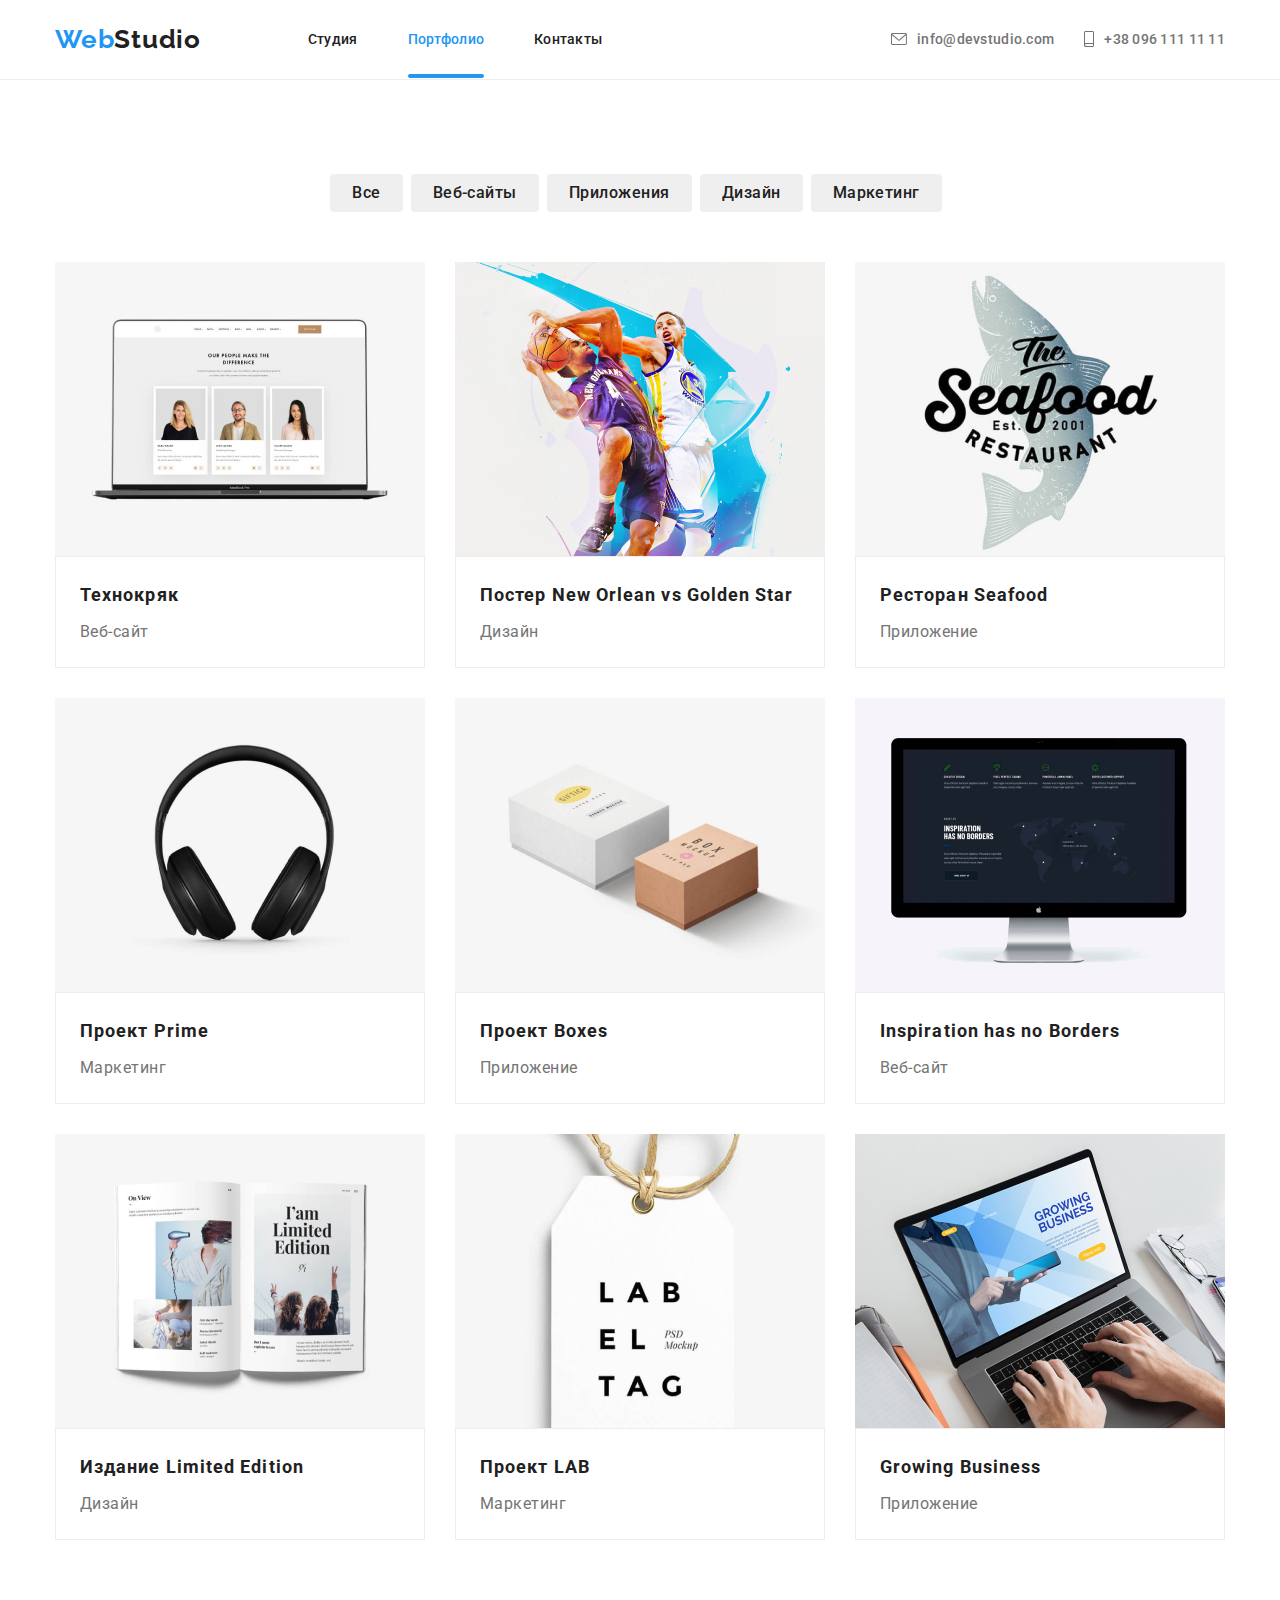
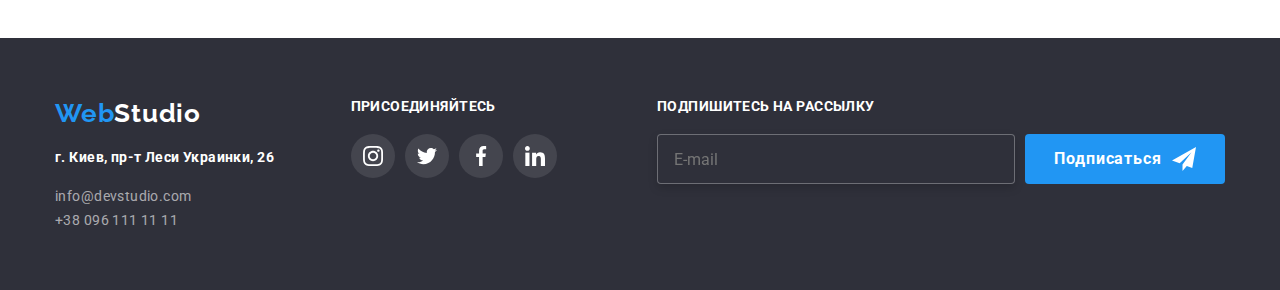
==== commit 9993dce6: "zuzuzu" ====
--- a/portfolio.html
+++ b/portfolio.html
@@ -17,14 +17,15 @@
     <header class="header">
       <div class="container">
         <nav class="navigation">
-          <a class="logo link" href="index.html">
-            Web
-            <span class="navigation-logo-color link">Studio</span>
+          <a class="logo" href="index.html">
+            <span class="logo">Web</span>
+            <span class="navigation-logo-color">Studio</span>
           </a>
-
-          <ul class="navigation-list list">
+          <ul class="navigation-list">
             <li>
-              <a class="navigation-list-link" href="./index.html">Студия</a>
+              <a class="navigation-list-link" href="./index.html">
+                Студия
+              </a>
             </li>
             <li>
               <a class="navigation-list-link current" href="./portfolio.html">
@@ -35,7 +36,6 @@
               <a class="navigation-list-link" href="">Контакты</a>
             </li>
           </ul>
-
           <ul class="communication">
             <li>
               <a href="mailto:info@devstudio.com" class="main-mail">
@@ -45,6 +45,7 @@
                 info@devstudio.com
               </a>
             </li>
+
             <li>
               <a href="tel:+380961111111" class="main-tel">
                 <svg class="communication-icon" width="10" height="16">
@@ -329,7 +330,7 @@
           <div class="flex">
             <div class="title-adress">
               <a class="logo link" href="index.html">
-                Web
+                <span class="logo">Web</span>
                 <span class="logo-color link">Studio</span>
               </a>
 
--- a/css/main.min.css
+++ b/css/main.min.css
@@ -1,3 +1,3 @@
 /*! modern-normalize v1.0.0 | MIT License | https://github.com/sindresorhus/modern-normalize */ul{list-style:none;margin:0;padding:0}a{text-decoration:none}*{margin:0;padding:0}code,kbd,samp,pre{font-family:'Open Sans', sans-serif;font-size:1em}*,*::before,*::after{-webkit-box-sizing:border-box;box-sizing:border-box}:root{-moz-tab-size:4;-o-tab-size:4;tab-size:4}html{line-height:1.15;-webkit-text-size-adjust:100%}body{margin:0;padding:0}body{font-family:system-ui,-apple-system,"Segoe UI",Roboto,Helvetica,Arial,sans-serif,"Apple Color Emoji","Segoe UI Emoji"}hr{height:0;color:inherit}abbr[title]{-webkit-text-decoration:underline dotted;text-decoration:underline dotted}b,strong{font-weight:bolder}small{font-size:80%}sub,sup{font-size:75%;line-height:0;position:relative;vertical-align:baseline}sub{bottom:-0.25em}sup{top:-0.5em}table{text-indent:0;border-color:inherit}button,input,optgroup,select,textarea{font-family:inherit;font-size:100%;line-height:1.15;margin:0}address{font-style:normal}button,select{text-transform:none}button,[type='button'],[type='reset'],[type='submit']{-webkit-appearance:button}::-moz-focus-inner{border-style:none;padding:0}:-moz-focusring{outline:1px dotted ButtonText}:-moz-ui-invalid{box-shadow:none}legend{padding:0}progress{vertical-align:baseline}::-webkit-inner-spin-button,::-webkit-outer-spin-button{height:auto}[type='search']{-webkit-appearance:textfield;outline-offset:-2px}::-webkit-search-decoration{-webkit-appearance:none}::-webkit-file-upload-button{-webkit-appearance:button;font:inherit}summary{display:list-item}:root{--page-bg-color: #f9f9fd;--primary-text-color: #212121;--card-set-gap: 15px;--card-shadow: 0px 2px 1px -1px rgba(0, 0, 0, 0.2),
-      0px 1px 1px 0px rgba(0, 0, 0, 0.14), 0px 1px 3px 0px rgba(0, 0, 0, 0.12)}img{display:block;max-width:100%;height:auto}*{margin:0;padding:0;-webkit-box-sizing:border-box;box-sizing:border-box}body{font-family:"Roboto",san-serif;font-style:normal;font-weight:400}.container{width:1200px;padding:0 15px;margin:0 auto}.header{background-color:#FFFFFF;border-bottom:1px solid #EEEEEE;position:fixed;width:100%;left:0;right:0;top:0;height:80px;display:-webkit-box;display:-ms-flexbox;display:flex;-webkit-box-align:center;-ms-flex-align:center;align-items:center}.navigation-list-link{position:relative;font-weight:500;font-size:14px;line-height:1.142;letter-spacing:0.02em;color:#212121;-webkit-transition:0.3s;transition:0.3s;padding:31px 0}.navigation{display:-webkit-box;display:-ms-flexbox;display:flex;-webkit-box-pack:justify;-ms-flex-pack:justify;justify-content:space-between;-webkit-box-align:center;-ms-flex-align:center;align-items:center;padding-top:24px;padding-bottom:25px}.navigation-list{display:-webkit-box;display:-ms-flexbox;display:flex;margin-right:275px}.navigation-list li:nth-child(2){margin-left:50px;margin-right:50px;padding:0}.navigation-list-link :hover,.navigation-list-link :focus{color:#2196F3}.navigation-list-link:hover::after,.navigation-list-link:focus::after{color:#2196F3}.navigation-list-link::after{content:"";position:absolute;bottom:0;left:0;width:100%;height:4px;background-color:#2196F3;-webkit-transition:width,cubic-bezier(0.4, 0, 0.2, 1) 0.25s;transition:width,cubic-bezier(0.4, 0, 0.2, 1) 0.25s;opacity:0}.navigation-logo-color{color:#212121}.current::after{content:"";position:absolute;bottom:0px;left:0;width:100%;height:4px;opacity:1;background-color:#2196F3;border-radius:2px}.current{color:#2196F3}.logo{font-family:Raleway;font-style:normal;font-weight:bold;font-size:26px;line-height:1.192;letter-spacing:0.03em;color:#2196F3;margin-right:93px}.communication{display:-webkit-box;display:-ms-flexbox;display:flex;-webkit-box-align:center;-ms-flex-align:center;align-items:center;-webkit-box-pack:justify;-ms-flex-pack:justify;justify-content:space-between}.main-mail,.main-tel{text-decoration:none;color:#757575;-webkit-transition:0.3s;transition:0.3s;font-family:Roboto;font-size:14px;line-height:16px;letter-spacing:0.02em;display:-webkit-box;display:-ms-flexbox;display:flex;-webkit-box-align:center;-ms-flex-align:center;align-items:center;font-weight:500}.communication .communication-icon{margin-right:10px;fill:#757575;-webkit-transition:0.3s;transition:0.3s}.communication li:nth-child(2){padding-left:30px}ul.communication li:hover a{color:#2196F3}ul.communication li:hover a .communication-icon{fill:#2196F3}ul.communication li a:focus{color:#2196F3}ul.communication li a:focus .communication-icon{fill:#2196F3}.footer{background-color:#2F303A;padding-top:60px;padding-bottom:60px}.flex{display:-webkit-box;display:-ms-flexbox;display:flex}.title-adres{margin-right:50px;display:inline-block}.logo-color{color:#fff}.adress{font-weight:normal;font-size:14px;line-height:1.714;letter-spacing:0.03em;color:#fff;padding-top:20px;padding-bottom:9px}.section-adress{font-weight:normal;font-size:14px;line-height:1.714;letter-spacing:0.03em;color:rgba(255,255,255,0.6);padding-bottom:9px}.footer p{font-weight:bold;font-size:14px;line-height:16px;letter-spacing:0.03em;color:#fff;padding-bottom:20px}.footer-social{margin-bottom:20px;width:206px;margin-right:94px}.social-networks-svg-footer{fill:#fff;height:20px;width:20px}.footer .social-networks:hover,.footer .social-networks-svg-footer{fill:#fff}.section-adress:hover,.section-adress:focus{color:#2196F3}.subscription-form{width:670px}.subscription-email{width:358px;height:50px;left:815px;top:2785px;border:1px solid rgba(255,255,255,0.3);-webkit-filter:drop-shadow(0px 4px 4px rgba(0,0,0,0.15));filter:drop-shadow(0px 4px 4px rgba(0,0,0,0.15));border-radius:4px;background-color:#2F303A}.icon-subscription-button{margin-left:10px}.subscription-form input{width:358px;height:50px;padding-left:16px;font-size:16px;border-radius:4px;margin-right:12px}.subscription-button{font-weight:bold;font-size:16px;background-color:#2196F3;color:#fff;letter-spacing:0.06em;border:none;border-radius:4px;width:200px;height:50px;display:-webkit-box;display:-ms-flexbox;display:flex;-webkit-box-align:center;-ms-flex-align:center;align-items:center;-webkit-box-pack:center;-ms-flex-pack:center;justify-content:center;margin-top:-50px;margin-right:0;margin-bottom:0px;margin-left:368px}.footer .social-networks:hover,.footer .social-networks-svg-footer{fill:#fff}.backdrop{position:fixed;display:-webkit-box;display:-ms-flexbox;display:flex;-webkit-box-pack:center;-ms-flex-pack:center;justify-content:center;-webkit-box-align:center;-ms-flex-align:center;align-items:center;width:100%;height:100%;left:0px;top:0px;background-color:rgba(0,0,0,0.2)}.backdrop.is-hidden{visibility:hidden;-webkit-appearance:none;-moz-appearance:none;appearance:none}.modal{position:fixed;margin:0 auto;width:528px;height:581px;background:var(--back-color);-webkit-box-shadow:0px 1px 3px rgba(0,0,0,0.12),0px 1px 1px rgba(0,0,0,0.14),0px 2px 1px rgba(0,0,0,0.2);box-shadow:0px 1px 3px rgba(0,0,0,0.12),0px 1px 1px rgba(0,0,0,0.14),0px 2px 1px rgba(0,0,0,0.2);border-radius:4px;padding:40px}.modal.is-hidden{display:0;pointer-events:none}.button-modal{width:30px;height:30px;background:#FFFFFF;border:1px solid rgba(0,0,0,0.1);-webkit-box-sizing:border-box;box-sizing:border-box;position:absolute;right:8px;top:8px;border-radius:100%}.button-modal-svg{height:11px;width:11px;fill:#AFB1B8}.button-modal-svg:hover{fill:#2196F3}.button-modal-svg:focus{fill:#2196F3}.button-modal-button-modal-svg{-webkit-transition:#2196F3 250ms cubic-bezier(0.4, 0, 0.2, 1);transition:#2196F3 250ms cubic-bezier(0.4, 0, 0.2, 1)}.button-modal:hover .button-modal-svg,.button-modal:focus .button-modal-svg{fill:#2196F3}.modal-text{font-style:normal;font-weight:bold;font-size:20px;line-height:23px;text-align:center;letter-spacing:0.03em;color:#212121;margin:2px}.form__name{font-style:normal;font-weight:normal;font-size:12px;letter-spacing:0.01em;color:#757575}.modal-form-wraper{display:block;position:relative}.contact-form-input{display:block;width:448px;height:40px;background:#FFFFFF;border-radius:4px;-webkit-box-sizing:border-box;box-sizing:border-box;margin-bottom:10px;margin-top:4px;padding:0 32px;border:1px solid rgba(33,33,33,0.2);outline:none;font-style:normal;font-weight:normal;font-size:12px;line-height:1.666px;letter-spacing:0.01em}.contact-form-input:hover ~ .modal-form-svg,.contact-form-input:focus ~ .modal-form-svg{fill:#2196F3}.contact-form-input:hover,.contact-form-input:focus{border:1px solid #2196F3}.backdrop .modal-form-svg{position:absolute;fill:currentColor;width:12px;height:12px;left:12px;top:50%;-webkit-transform:translateY(-50%);transform:translateY(-50%)}.contact-form-masseger{width:448px;height:120px;left:576px;top:518px;border:1px solid rgba(33,33,33,0.2);-webkit-box-sizing:border-box;box-sizing:border-box;border-radius:4px;padding:12px 16px;resize:none;margin:4px 0px 20px;outline:none}.contact-form-masseger:hover,.contact-form-masseger:focus{border-color:#188CE8}.checkbox-label{display:-webkit-box;display:-ms-flexbox;display:flex;-webkit-box-align:center;-ms-flex-align:center;align-items:center;padding-left:12px;padding-right:11px;font-size:14px;line-height:1.71;letter-spacing:0.03em}.modal-form-conditions{color:#2196F3;text-decoration:underline;padding-left:5px}.check-icon{display:inline-block;border:2px solid black;border-radius:4px;width:16px;height:15px;-webkit-transition:fill 250ms var(--cubic),border 250ms var(--cubic),background-color 250ms var(--cubic);transition:fill 250ms var(--cubic),border 250ms var(--cubic),background-color 250ms var(--cubic)}.check-icon use{display:none}.check-icon :hover{border:none}.check-icon :hover use{display:block}.checkbox{position:absolute;width:1px;height:1px;margin:-1px;border:0;padding:0;clip:rect(0 0 0 0);overflow:hidden}.checkbox-icon{display:inline-block;border:2px solid black;border-radius:4px;width:16px;height:15px;margin-right:8px}.contact-form-btn{background:#188CE8;-webkit-box-shadow:0px 4px 4px rgba(0,0,0,0.15);box-shadow:0px 4px 4px rgba(0,0,0,0.15);border-radius:4px;font-style:normal;font-weight:bold;font-size:16px;line-height:1.875;display:-webkit-box;display:-ms-flexbox;display:flex;-webkit-box-align:center;-ms-flex-align:center;align-items:center;text-align:center;letter-spacing:0.06em;color:#FFFFFF;padding:10px 55px;margin:0 auto;margin-top:30px}.contact-form-btn:hover,.contact-form-btn:focus{background:#188CE8;border-color:rgba(0,0,0,0.12)}.box{padding-top:80px}.about-box{background-attachment:var --portfolio-back}.about-box-list{display:-webkit-box;display:-ms-flexbox;display:flex;justify-self:center;-webkit-box-pack:center;-ms-flex-pack:center;justify-content:center;margin-bottom:50px;padding-top:94px}.about-box-list-item{margin-right:8px}.box-modal-btn:hover,.box-modal-btn:focus{color:var --white-color;background-color:var(--primary-color)}.box-modal-btn{font-weight:500;font-size:16px;line-height:1.625;text-align:center;letter-spacing:0.03em;color:var(--text-color);border-radius:4px;padding:6px 22px;border:none}.border-box{padding-bottom:98px}.border-social-links{margin:0;padding:0;display:-webkit-box;display:-ms-flexbox;display:flex;-ms-flex-wrap:wrap;flex-wrap:wrap;list-style:none;margin-left:-30px;margin-top:-30px}.border-links-item{-ms-flex-preferred-size:calc(100% / 3 - 30px);flex-basis:calc(100% / 3 - 30px);margin-left:30px;margin-top:30px}.border-links-item:hover,.border-links-item:focus{-webkit-box-shadow:var(--box-shadow);box-shadow:var(--box-shadow)}.border-title-hero{font-weight:bold;font-size:18px;line-height:36px;letter-spacing:0.06em;color:var(--text-color);margin-bottom:4px}.border-ligh{font-size:16px;line-height:30px;letter-spacing:0.03em;color:var(--grey-color)}.border{padding:20px 24px;border:var(--border-white)}.function-link{width:370px;height:404px;left:215px;top:262px;text-decoration:none;pointer-events:none;display:block}.function{overflow:hidden;position:relative}.function-text{position:absolute;top:0;bottom:0;padding:63px 24px;color:var(--white-color);background-color:var(--primary-color);-webkit-transform:translateY(100%);transform:translateY(100%);-webkit-transition:0.3s;transition:0.3s}.border-links-item:hover .function-text{-webkit-transform:translateY(0%);transform:translateY(0%)}.comentar{font-style:normal;font-size:18px;line-height:1.555;letter-spacing:0.03em;color:var(--white-color)}.comentar:hover{line-height:calc(28 / 18)}.about{margin-top:80px;height:600px;background-image:-webkit-gradient(linear, left top, left bottom, from(rgba(47,48,58,0.4)), to(rgba(47,48,58,0.4))),url(../img/mein/fon.jpg);background-image:linear-gradient(rgba(47,48,58,0.4), rgba(47,48,58,0.4)),url(../img/mein/fon.jpg)}.container-about{width:1200px;height:600px;padding:0 15px;margin:0 auto}.about-title{font-style:normal;font-weight:900;font-size:44px;line-height:1.363;letter-spacing:0.06em;text-transform:uppercase;color:#FFFFFF;padding-top:200px;text-align:center;padding-bottom:30px}.modal-btn{font-style:normal;font-weight:bold;font-size:16px;line-height:30px;display:-webkit-box;display:-ms-flexbox;display:flex;-webkit-box-align:center;-ms-flex-align:center;align-items:center;text-align:center;letter-spacing:0.06em;color:#FFFFFF;background-color:#2196F3;-webkit-box-shadow:0px 4px 4px rgba(0,0,0,0.15);box-shadow:0px 4px 4px rgba(0,0,0,0.15);border-radius:4px;margin:0 auto;padding:10px 32px;margin-bottom:200px;border:none}.about-function{background-color:#FFFFFF;padding-top:94px}.about-list{display:-webkit-box;display:-ms-flexbox;display:flex;margin-left:-30px;margin-top:-30px}.about-list-item{-webkit-box-pack:justify;-ms-flex-pack:justify;justify-content:space-between;-ms-flex-preferred-size:calc(100% / 4 -30px);flex-basis:calc(100% / 4 -30px);margin-left:30px;margin-top:30px}.icon{width:270px;height:120px;background:#F5F4FA;margin-bottom:30px;display:-webkit-box;display:-ms-flexbox;display:flex;-webkit-box-pack:center;-ms-flex-pack:center;justify-content:center;-webkit-box-align:center;-ms-flex-align:center;align-items:center;border-radius:4px;text-align:center;padding:25px 100px}.title{font-style:normal;font-weight:bold;font-size:14px;line-height:1.142;letter-spacing:0.03em;text-transform:uppercase;color:#212121;padding-bottom:10px}.subtitle-light-theme{font-style:normal;font-size:14px;line-height:24px;letter-spacing:0.03em;color:#757575}.about-hero{background-color:#FFFFFF;padding:94px 0px 94px}.title-hero{font-style:normal;font-weight:bold;font-size:36px;line-height:1.666;text-align:center;letter-spacing:0.03em;color:#212121;padding-bottom:50px}.social-links{display:-webkit-box;display:-ms-flexbox;display:flex;-ms-flex-wrap:wrap;flex-wrap:wrap;margin-left:-30px}.social-links-item{-webkit-box-pack:justify;-ms-flex-pack:justify;justify-content:space-between;-ms-flex-preferred-size:calc(100% / 4 -30px);flex-basis:calc(100% / 4 -30px);margin-left:30px}.comand{background-color:#F5F4FA;padding:94px 0px 94px}.comand-social-links{display:-webkit-box;display:-ms-flexbox;display:flex;-ms-flex-wrap:wrap;flex-wrap:wrap;margin-left:-30px}.comand-links-item{background:#FFFFFF;-webkit-box-pack:justify;-ms-flex-pack:justify;justify-content:space-between;-ms-flex-preferred-size:calc(100% / 4 -30px);flex-basis:calc(100% / 4 -30px);margin-left:30px;-webkit-box-shadow:0px 1px 3px rgba(0,0,0,0.12),0px 1px 1px rgba(0,0,0,0.14),0px 2px 1px rgba(0,0,0,0.2);box-shadow:0px 1px 3px rgba(0,0,0,0.12),0px 1px 1px rgba(0,0,0,0.14),0px 2px 1px rgba(0,0,0,0.2);border-radius:4px}.comand-title-hero{font-style:normal;font-weight:500;font-size:16px;line-height:1.187;letter-spacing:0.03em;color:#212121;text-align:center;padding-bottom:10px;padding-top:30px}.comand-light{font-style:normal;font-size:16px;line-height:1.187;letter-spacing:0.03em;color:#757575;text-align:center;padding-bottom:16px}.ssocial-masters{display:-webkit-box;display:-ms-flexbox;display:flex;-webkit-box-pack:center;-ms-flex-pack:center;justify-content:center;padding-bottom:30px}.social-networks-svg{height:20px;width:20px;fill:#AFB1B8}.social-networks{width:44px;height:44px;background-color:rgba(255,255,255,0.1);border-radius:50%;display:-webkit-box;display:-ms-flexbox;display:flex;-webkit-box-pack:center;-ms-flex-pack:center;justify-content:center;-webkit-box-align:center;-ms-flex-align:center;align-items:center}.social-networks:hover,.social-networks:focus{background-color:#2196F3}.social-networks:hover .social-networks-svg{fill:#FFFFFF}.social-networks:focus .social-networks-sv{fill:#FFFFFF}.networks:not(:first-child){margin-left:10px}.clients{background-color:#ffffff;padding:94px 0px 94px}.clients-title{font-style:normal;font-weight:bold;font-size:36px;text-align:center;letter-spacing:0.03em;color:#212121;padding-bottom:50px}.clients-icon{display:-webkit-box;display:-ms-flexbox;display:flex;-ms-flex-wrap:wrap;flex-wrap:wrap;margin-left:-30px;margin-top:-30px;-webkit-box-pack:center;-ms-flex-pack:center;justify-content:center}.clients-icon-logo{display:-webkit-box;display:-ms-flexbox;display:flex;-webkit-box-pack:justify;-ms-flex-pack:justify;justify-content:space-between;-ms-flex-preferred-size:calc -13.33333%;flex-basis:calc -13.33333%;margin-left:30px;margin-top:30px;width:170px}.clients-icon-logo a{width:100%;height:100%;display:-webkit-box;display:-ms-flexbox;display:flex;-webkit-box-align:center;-ms-flex-align:center;align-items:center;-webkit-box-pack:center;-ms-flex-pack:center;justify-content:center;border:1px solid #AFB1B8;border-radius:4px;-webkit-box-sizing:border-box;box-sizing:border-box;outline:none}.clients-icon li{width:170px;height:90px;background:#FFFFFF;margin-bottom:30px;display:-webkit-box;display:-ms-flexbox;display:flex;-webkit-box-pack:center;-ms-flex-pack:center;justify-content:center;-webkit-box-align:center;-ms-flex-align:center;align-items:center;margin:30px 15px 0px;fill:#AFB1B8}.logo-svg{fill:#AFB1B8}.icon-svg:hover .logo-svg{fill:#2196F3}.clients-icon-logo a:hover{border-color:#2196F3}ul.clients-icon li:hover a .logo-svg{fill:#2196F3}ul.clients-icon li a:focus .logo-svg{fill:#2196F3}.clients-icon-logo a:focus{border-color:#2196F3}
+      0px 1px 1px 0px rgba(0, 0, 0, 0.14), 0px 1px 3px 0px rgba(0, 0, 0, 0.12)}img{display:block;max-width:100%;height:auto}*{margin:0;padding:0;-webkit-box-sizing:border-box;box-sizing:border-box}body{font-family:"Roboto",san-serif;font-style:normal;font-weight:400}.container{width:1200px;padding:0 15px;margin:0 auto}.header{background-color:#fff;border-bottom:1px solid #eee;position:fixed;width:100%;left:0;right:0;top:0;height:80px;display:-webkit-box;display:-ms-flexbox;display:flex;-webkit-box-align:center;-ms-flex-align:center;align-items:center}.navigation-list-link{position:relative;font-weight:500;font-size:14px;line-height:1.142;letter-spacing:0.02em;color:#212121;-webkit-transition:0.3s;transition:0.3s;padding:31px 0}.navigation{display:-webkit-box;display:-ms-flexbox;display:flex;-webkit-box-pack:justify;-ms-flex-pack:justify;justify-content:space-between;-webkit-box-align:center;-ms-flex-align:center;align-items:center;padding-top:24px;padding-bottom:25px}.navigation-list{display:-webkit-box;display:-ms-flexbox;display:flex;margin-right:275px;margin-left:93px}.navigation-list li:nth-child(2){margin-left:50px;margin-right:50px;padding:0}.navigation-list-link:hover,.navigation-list-link:focus{color:#2196f3}.navigation-list-link:hover::after,.navigation-list-link:focus::after{color:#2196f3}.navigation-list-link::after{content:'';position:absolute;bottom:0;left:0;width:100%;height:4px;background-color:#2196f3;-webkit-transition:width,cubic-bezier(0.4, 0, 0.2, 1) 0.25s;transition:width,cubic-bezier(0.4, 0, 0.2, 1) 0.25s;opacity:0}.navigation-logo-color{color:#212121}.current::after{content:'';position:absolute;bottom:0px;left:0;width:100%;height:4px;opacity:1;background-color:#2196f3;border-radius:2px}.current{color:#2196f3}.logo{display:-webkit-box;display:-ms-flexbox;display:flex;font-family:"Raleway",san-serif;font-weight:bold;font-size:26px;line-height:1.192;letter-spacing:0.03em;color:#2196f3}.communication{display:-webkit-box;display:-ms-flexbox;display:flex;-webkit-box-align:center;-ms-flex-align:center;align-items:center;-webkit-box-pack:justify;-ms-flex-pack:justify;justify-content:space-between}.main-mail,.main-tel{text-decoration:none;color:#757575;-webkit-transition:0.3s;transition:0.3s;font-size:14px;line-height:16px;letter-spacing:0.02em;display:-webkit-box;display:-ms-flexbox;display:flex;-webkit-box-align:center;-ms-flex-align:center;align-items:center;font-weight:500}.communication .communication-icon{margin-right:10px;fill:#757575;-webkit-transition:0.3s;transition:0.3s}.communication li:nth-child(2){padding-left:30px}ul.communication li:hover a,ul.communication li a:focus{color:#2196f3}ul.communication li:hover a .communication-icon,ul.communication li a:focus .communication-icon{fill:#2196f3}.footer{background-color:#2f303a;padding-top:60px;padding-bottom:60px;height:252px}.flex{display:-webkit-box;display:-ms-flexbox;display:flex;-webkit-box-pack:justify;-ms-flex-pack:justify;justify-content:space-between}.title-adress{margin-right:70px;display:inline-block}.logo-color{color:#fff}.adress{font-weight:normal;font-size:14px;line-height:1.714;letter-spacing:0.03em;color:#fff;padding-top:20px;padding-bottom:9px}.section-adress{font-weight:normal;font-size:14px;line-height:1.714;letter-spacing:0.03em;color:rgba(255,255,255,0.6);padding-bottom:9px}.footer p{font-weight:bold;font-size:14px;line-height:16px;letter-spacing:0.03em;color:#fff;padding-bottom:20px}.footer-social{margin-bottom:20px;width:206px;margin-right:94px}.social-networks-svg-footer{fill:#fff;height:20px;width:20px}.footer .social-networks:hover,.footer .social-networks-svg-footer{fill:#fff}.section-adress:hover,.section-adress:focus{color:#2196f3}.subscription-email{width:358px;height:50px;left:815px;top:2785px;border:1px solid rgba(255,255,255,0.3);-webkit-filter:drop-shadow(0px 4px 4px rgba(0,0,0,0.15));filter:drop-shadow(0px 4px 4px rgba(0,0,0,0.15));border-radius:4px;background-color:#2f303a}.icon-subscription-button{margin-left:10px}.subscription-form input{width:358px;height:50px;padding-left:16px;font-size:16px;border-radius:4px;margin-right:12px}.subscription-button{font-weight:bold;font-size:16px;background-color:#2196f3;color:#fff;letter-spacing:0.06em;border:none;border-radius:4px;width:200px;height:50px;display:-webkit-box;display:-ms-flexbox;display:flex;-webkit-box-align:center;-ms-flex-align:center;align-items:center;-webkit-box-pack:center;-ms-flex-pack:center;justify-content:center;margin-top:-50px;margin-right:0;margin-bottom:0px;margin-left:368px}.footer .social-networks:hover,.footer .social-networks-svg-footer{fill:#fff}.backdrop{position:fixed;display:-webkit-box;display:-ms-flexbox;display:flex;-webkit-box-pack:center;-ms-flex-pack:center;justify-content:center;-webkit-box-align:center;-ms-flex-align:center;align-items:center;width:100%;height:100%;left:0px;top:0px;background-color:rgba(0,0,0,0.2)}.backdrop.is-hidden{visibility:hidden;-webkit-appearance:none;-moz-appearance:none;appearance:none}.modal{position:fixed;margin:0 auto;width:528px;height:581px;background:#fff;-webkit-box-shadow:#fff;box-shadow:#fff;border-radius:4px;padding:40px}.modal.is-hidden{display:0;pointer-events:none}.button-modal{width:30px;height:30px;background:#fff;border:1px solid rgba(0,0,0,0.1);-webkit-box-sizing:border-box;box-sizing:border-box;position:absolute;right:8px;top:8px;border-radius:100%}.button-modal-svg{height:11px;width:11px;fill:#afb1b8}.button-modal-svg:hover{fill:#2196f3}.button-modal-svg:focus{fill:#2196f3}.button-modal-button-modal-svg{-webkit-transition:#2196f3 250ms cubic-bezier(0.4, 0, 0.2, 1);transition:#2196f3 250ms cubic-bezier(0.4, 0, 0.2, 1)}.button-modal:hover .button-modal-svg,.button-modal:focus .button-modal-svg{fill:#2196f3}.modal-text{font-style:normal;font-weight:bold;font-size:20px;line-height:23px;text-align:center;letter-spacing:0.03em;color:#212121;margin:2px}.form__name{font-style:normal;font-weight:normal;font-size:12px;letter-spacing:0.01em;color:#757575}.modal-form-wraper{display:block;position:relative}.contact-form-input{display:block;width:448px;height:40px;background:#fff;border-radius:4px;-webkit-box-sizing:border-box;box-sizing:border-box;margin-bottom:10px;margin-top:4px;padding:0 32px;border:1px solid rgba(33,33,33,0.2);outline:none;font-style:normal;font-weight:normal;font-size:12px;line-height:1.666px;letter-spacing:0.01em}.contact-form-input:hover ~ .modal-form-svg,.contact-form-input:focus ~ .modal-form-svg{fill:#2196f3}.contact-form-input:hover,.contact-form-input:focus{border:1px solid #2196f3}.backdrop .modal-form-svg{position:absolute;fill:#212121;fill:currentColor;width:12px;height:12px;left:12px;top:50%;-webkit-transform:translateY(-50%);transform:translateY(-50%)}.contact-form-masseger{width:448px;height:120px;left:576px;top:518px;border:1px solid rgba(33,33,33,0.2);-webkit-box-sizing:border-box;box-sizing:border-box;border-radius:4px;padding:12px 16px;resize:none;margin:4px 0px 20px;outline:none}.contact-form-masseger:hover,.contact-form-masseger:focus{border-color:#2196f3}.checkbox-label{display:-webkit-box;display:-ms-flexbox;display:flex;-webkit-box-align:center;-ms-flex-align:center;align-items:center;padding-right:11px;font-size:14px;line-height:1.71;letter-spacing:0.03em}.modal-form-conditions{color:#2196f3;text-decoration:underline;padding-left:5px}.check-icon{display:inline-block;border:2px solid black;border-radius:4px;width:16px;height:15px;-webkit-transition:fill 250ms var(--cubic),border 250ms var(--cubic),background-color 250ms var(--cubic);transition:fill 250ms var(--cubic),border 250ms var(--cubic),background-color 250ms var(--cubic)}.check-icon use{display:none}.check-icon :hover{border:none}.check-icon :hover use{display:block}.checkbox{position:absolute;width:1px;height:1px;margin:-1px;border:0;padding:0;clip:rect(0 0 0 0);overflow:hidden}.checkbox-icon{display:inline-block;border:2px solid black;border-radius:4px;width:16px;height:15px;margin-right:8px}.contact-form-btn{background:#2196f3;-webkit-box-shadow:0px 4px 4px rgba(0,0,0,0.15);box-shadow:0px 4px 4px rgba(0,0,0,0.15);border-radius:4px;font-style:normal;font-weight:bold;font-size:16px;line-height:1.875;display:-webkit-box;display:-ms-flexbox;display:flex;-webkit-box-align:center;-ms-flex-align:center;align-items:center;text-align:center;letter-spacing:0.06em;color:#fff;padding:10px 55px;margin:0 auto;margin-top:30px}.contact-form-btn:hover,.contact-form-btn:focus{background:#2196f3;border-color:rgba(0,0,0,0.12)}.box{padding-top:80px}.about-box{background-attachment:#e5e5e5}.about-box-list{display:-webkit-box;display:-ms-flexbox;display:flex;justify-self:center;-webkit-box-pack:center;-ms-flex-pack:center;justify-content:center;margin-bottom:50px;padding-top:94px}.about-box-list-item{margin-right:8px}.box .box-modal-btn:hover,.box .box-modal-btn:focus{color:#fff;background-color:#2196f3}.box .box-modal-btn{font-weight:500;font-size:16px;line-height:1.625;text-align:center;letter-spacing:0.03em;color:#212121;border:none;border-radius:4px;padding:6px 22px}.border-box{padding-bottom:98px}.border-social-links{margin:0;padding:0;display:-webkit-box;display:-ms-flexbox;display:flex;-ms-flex-wrap:wrap;flex-wrap:wrap;list-style:none;margin-left:-30px;margin-top:-30px}.border-links-item{-ms-flex-preferred-size:calc(100% / 3 - 30px);flex-basis:calc(100% / 3 - 30px);margin-left:30px;margin-top:30px}.border-links-item:hover,.border-links-item:focus{-webkit-box-shadow:0px 1px 1px rgba(0,0,0,0.12),0px 4px 4px rgba(0,0,0,0.06),1px 4px 6px rgba(0,0,0,0.16);box-shadow:0px 1px 1px rgba(0,0,0,0.12),0px 4px 4px rgba(0,0,0,0.06),1px 4px 6px rgba(0,0,0,0.16)}.border-title-hero{font-weight:bold;font-size:18px;line-height:36px;letter-spacing:0.06em;color:#212121;margin-bottom:4px}.border-light{font-size:16px;line-height:30px;letter-spacing:0.03em;color:#757575}.border{padding:20px 24px;border:1px solid #eee}.function-link{width:370px;left:215px;top:262px;text-decoration:none;pointer-events:none;display:block}.function{overflow:hidden;position:relative}.function-text{position:absolute;top:0;bottom:0;padding:63px 24px;color:#fff;background-color:#2196f3;-webkit-transform:translateY(100%);transform:translateY(100%);-webkit-transition:0.3s;transition:0.3s}.border-links-item:hover .function-text{-webkit-transform:translateY(0%);transform:translateY(0%)}.comentar{font-style:normal;font-size:18px;line-height:1.555;letter-spacing:0.03em;color:#fff}.comentar:hover{line-height:calc(28 / 18)}.about{margin-top:80px;height:600px;background-image:-webkit-gradient(linear, left top, left bottom, from(rgba(47,48,58,0.4)), to(rgba(47,48,58,0.4))),url(../img/mein/fon.jpg);background-image:linear-gradient(rgba(47,48,58,0.4), rgba(47,48,58,0.4)),url(../img/mein/fon.jpg)}.container-about{width:1200px;height:600px;padding:0 15px;margin:0 auto}.about-title{font-style:normal;font-weight:900;font-size:44px;line-height:1.363;letter-spacing:0.06em;text-transform:uppercase;color:#fff;padding-top:200px;text-align:center;padding-bottom:30px}.modal-btn{font-style:normal;font-weight:bold;font-size:16px;line-height:30px;display:-webkit-box;display:-ms-flexbox;display:flex;-webkit-box-align:center;-ms-flex-align:center;align-items:center;text-align:center;letter-spacing:0.06em;color:#fff;background-color:#2196f3;-webkit-box-shadow:0px 4px 4px rgba(0,0,0,0.15);box-shadow:0px 4px 4px rgba(0,0,0,0.15);border-radius:4px;margin:0 auto;padding:10px 32px;margin-bottom:200px;border:none}.about-function{background-color:#fff;padding-top:94px}.about-list{display:-webkit-box;display:-ms-flexbox;display:flex;margin-left:-30px;margin-top:-30px}.about-list-item{-webkit-box-pack:justify;-ms-flex-pack:justify;justify-content:space-between;-ms-flex-preferred-size:calc(100% / 4 -30px);flex-basis:calc(100% / 4 -30px);margin-left:30px;margin-top:30px}.icon{width:270px;height:120px;background:#F5F4FA;margin-bottom:30px;display:-webkit-box;display:-ms-flexbox;display:flex;-webkit-box-pack:center;-ms-flex-pack:center;justify-content:center;-webkit-box-align:center;-ms-flex-align:center;align-items:center;border-radius:4px;text-align:center;padding:25px 100px}.title{font-style:normal;font-weight:bold;font-size:14px;line-height:1.142;letter-spacing:0.03em;text-transform:uppercase;color:#212121;padding-bottom:10px}.subtitle-light-theme{font-style:normal;font-size:14px;line-height:24px;letter-spacing:0.03em;color:#757575}.about-hero{background-color:#fff;padding:94px 0px 94px}.title-hero{font-style:normal;font-weight:bold;font-size:36px;line-height:1.666;text-align:center;letter-spacing:0.03em;color:#212121;padding-bottom:50px}.social-links{display:-webkit-box;display:-ms-flexbox;display:flex;-ms-flex-wrap:wrap;flex-wrap:wrap;margin-left:-30px}.social-links-item{-webkit-box-pack:justify;-ms-flex-pack:justify;justify-content:space-between;-ms-flex-preferred-size:calc(100% / 4 -30px);flex-basis:calc(100% / 4 -30px);margin-left:30px}.comand{background-color:#fff;padding:94px 0px 94px}.comand-social-links{display:-webkit-box;display:-ms-flexbox;display:flex;-ms-flex-wrap:wrap;flex-wrap:wrap;margin-left:-30px}.comand-links-item{background:#fff;-webkit-box-pack:justify;-ms-flex-pack:justify;justify-content:space-between;-ms-flex-preferred-size:calc(100% / 4 -30px);flex-basis:calc(100% / 4 -30px);margin-left:30px;-webkit-box-shadow:0px 1px 1px rgba(0,0,0,0.12),0px 4px 4px rgba(0,0,0,0.06),1px 4px 6px rgba(0,0,0,0.16);box-shadow:0px 1px 1px rgba(0,0,0,0.12),0px 4px 4px rgba(0,0,0,0.06),1px 4px 6px rgba(0,0,0,0.16);border-radius:4px}.comand-title-hero{font-style:normal;font-weight:500;font-size:16px;line-height:1.187;letter-spacing:0.03em;color:#212121;text-align:center;padding-bottom:10px;padding-top:30px}.comand-light{font-style:normal;font-size:16px;line-height:1.187;letter-spacing:0.03em;color:#757575;text-align:center;padding-bottom:16px}.ssocial-masters{display:-webkit-box;display:-ms-flexbox;display:flex;-webkit-box-pack:center;-ms-flex-pack:center;justify-content:center;padding-bottom:30px}.social-networks-svg{height:20px;width:20px;fill:#afb1b8}.social-networks{width:44px;height:44px;background-color:rgba(255,255,255,0.1);border-radius:50%;display:-webkit-box;display:-ms-flexbox;display:flex;-webkit-box-pack:center;-ms-flex-pack:center;justify-content:center;-webkit-box-align:center;-ms-flex-align:center;align-items:center}.social-networks:hover,.social-networks:focus{background-color:#2196f3}.social-networks:hover .social-networks-svg{fill:#fff}.social-networks:focus .social-networks-sv{fill:#fff}.networks:not(:first-child){margin-left:10px}.clients{background-color:#fff;padding:94px 0px 94px}.clients-title{font-style:normal;font-weight:bold;font-size:36px;text-align:center;letter-spacing:0.03em;color:text-color;padding-bottom:50px}.clients-icon{display:-webkit-box;display:-ms-flexbox;display:flex;-ms-flex-wrap:wrap;flex-wrap:wrap;margin-left:-30px;margin-top:-30px;-webkit-box-pack:center;-ms-flex-pack:center;justify-content:center}.clients-icon-logo{display:-webkit-box;display:-ms-flexbox;display:flex;-webkit-box-pack:justify;-ms-flex-pack:justify;justify-content:space-between;-ms-flex-preferred-size:calc -13.33333%;flex-basis:calc -13.33333%;margin-left:30px;margin-top:30px;width:170px}.clients-icon-logo a{width:100%;height:100%;display:-webkit-box;display:-ms-flexbox;display:flex;-webkit-box-align:center;-ms-flex-align:center;align-items:center;-webkit-box-pack:center;-ms-flex-pack:center;justify-content:center;border:1px solid #AFB1B8;border-radius:4px;-webkit-box-sizing:border-box;box-sizing:border-box;outline:none}.clients-icon li{width:170px;height:90px;background:#fff;margin-bottom:30px;display:-webkit-box;display:-ms-flexbox;display:flex;-webkit-box-pack:center;-ms-flex-pack:center;justify-content:center;-webkit-box-align:center;-ms-flex-align:center;align-items:center;margin:30px 15px 0px;fill:#afb1b8}.logo-svg{fill:#afb1b8}.icon-svg:hover .logo-svg{fill:#2196f3}.clients-icon-logo a:hover{border-color:#2196f3}ul.clients-icon li:hover a .logo-svg{fill:#2196f3}ul.clients-icon li a:focus .logo-svg{fill:#2196f3}.clients-icon-logo a:focus{border-color:#2196f3}
 /*# sourceMappingURL=main.min.css.map */